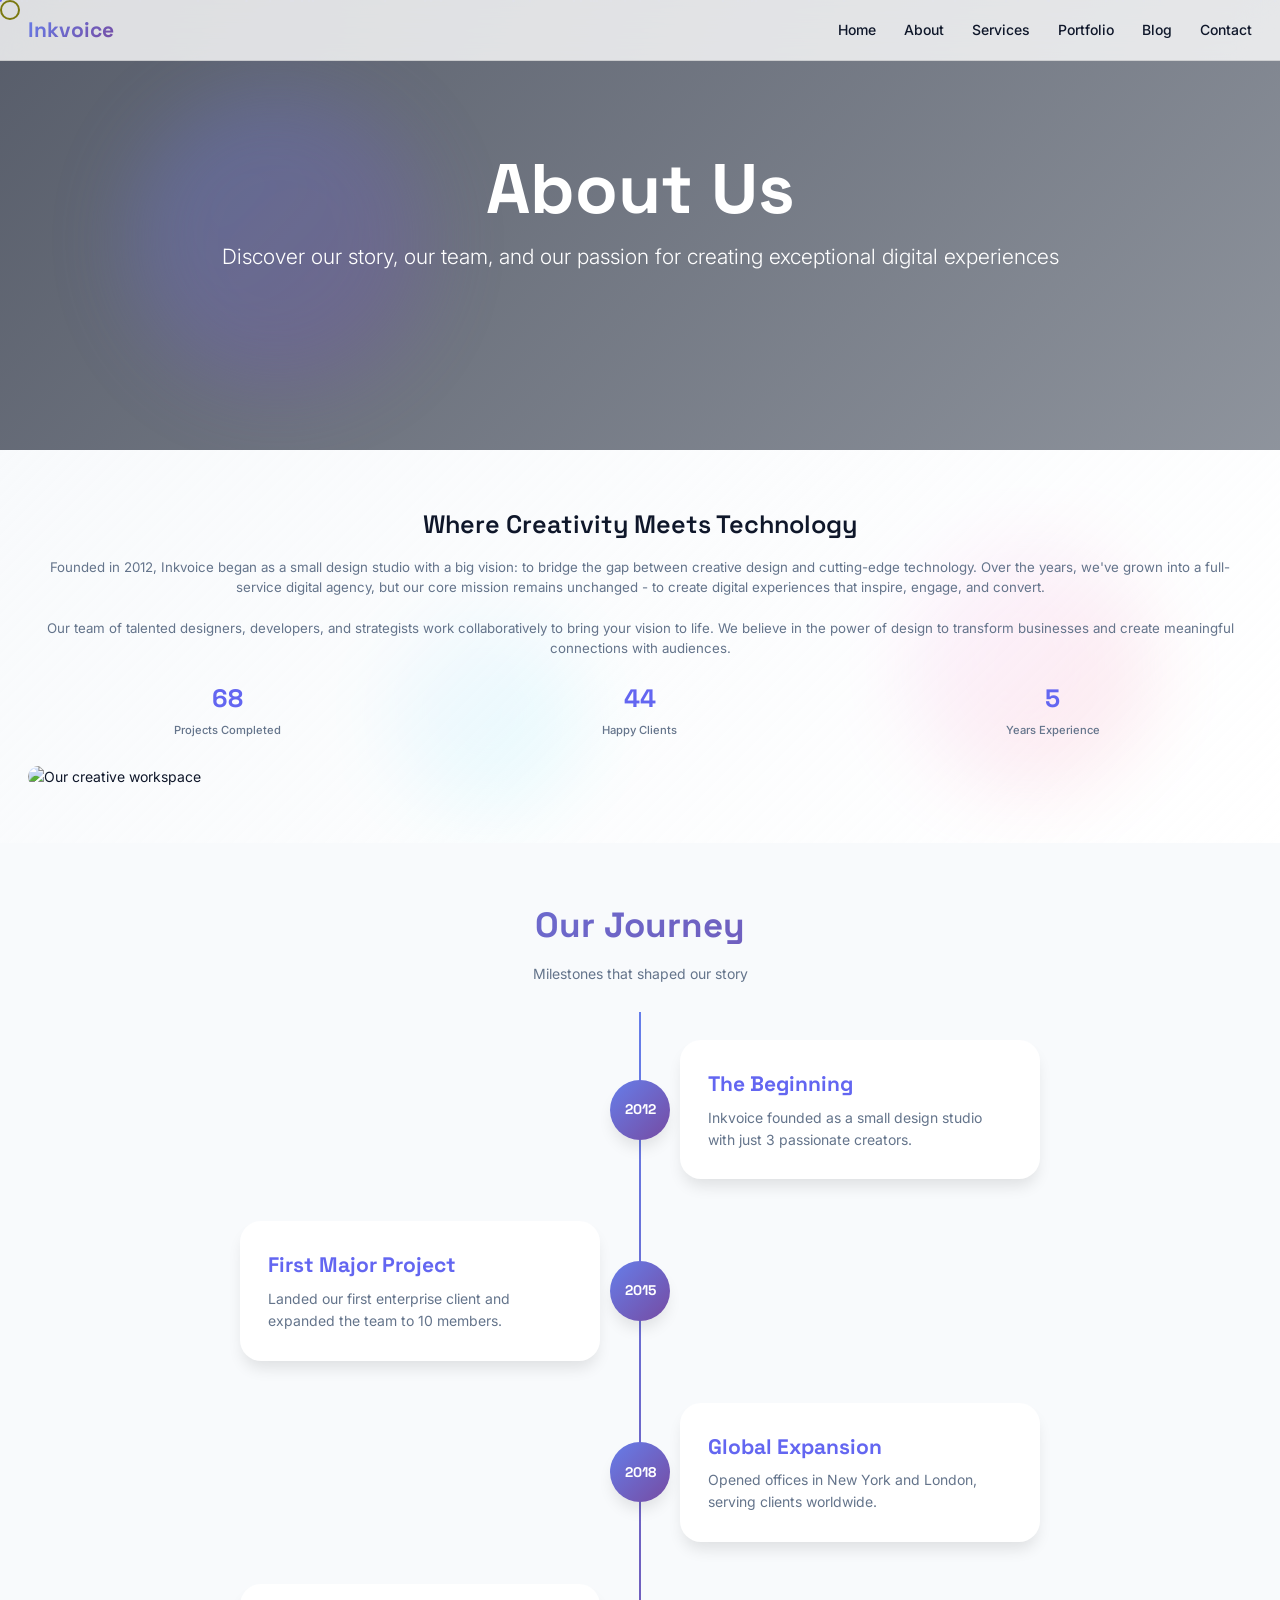
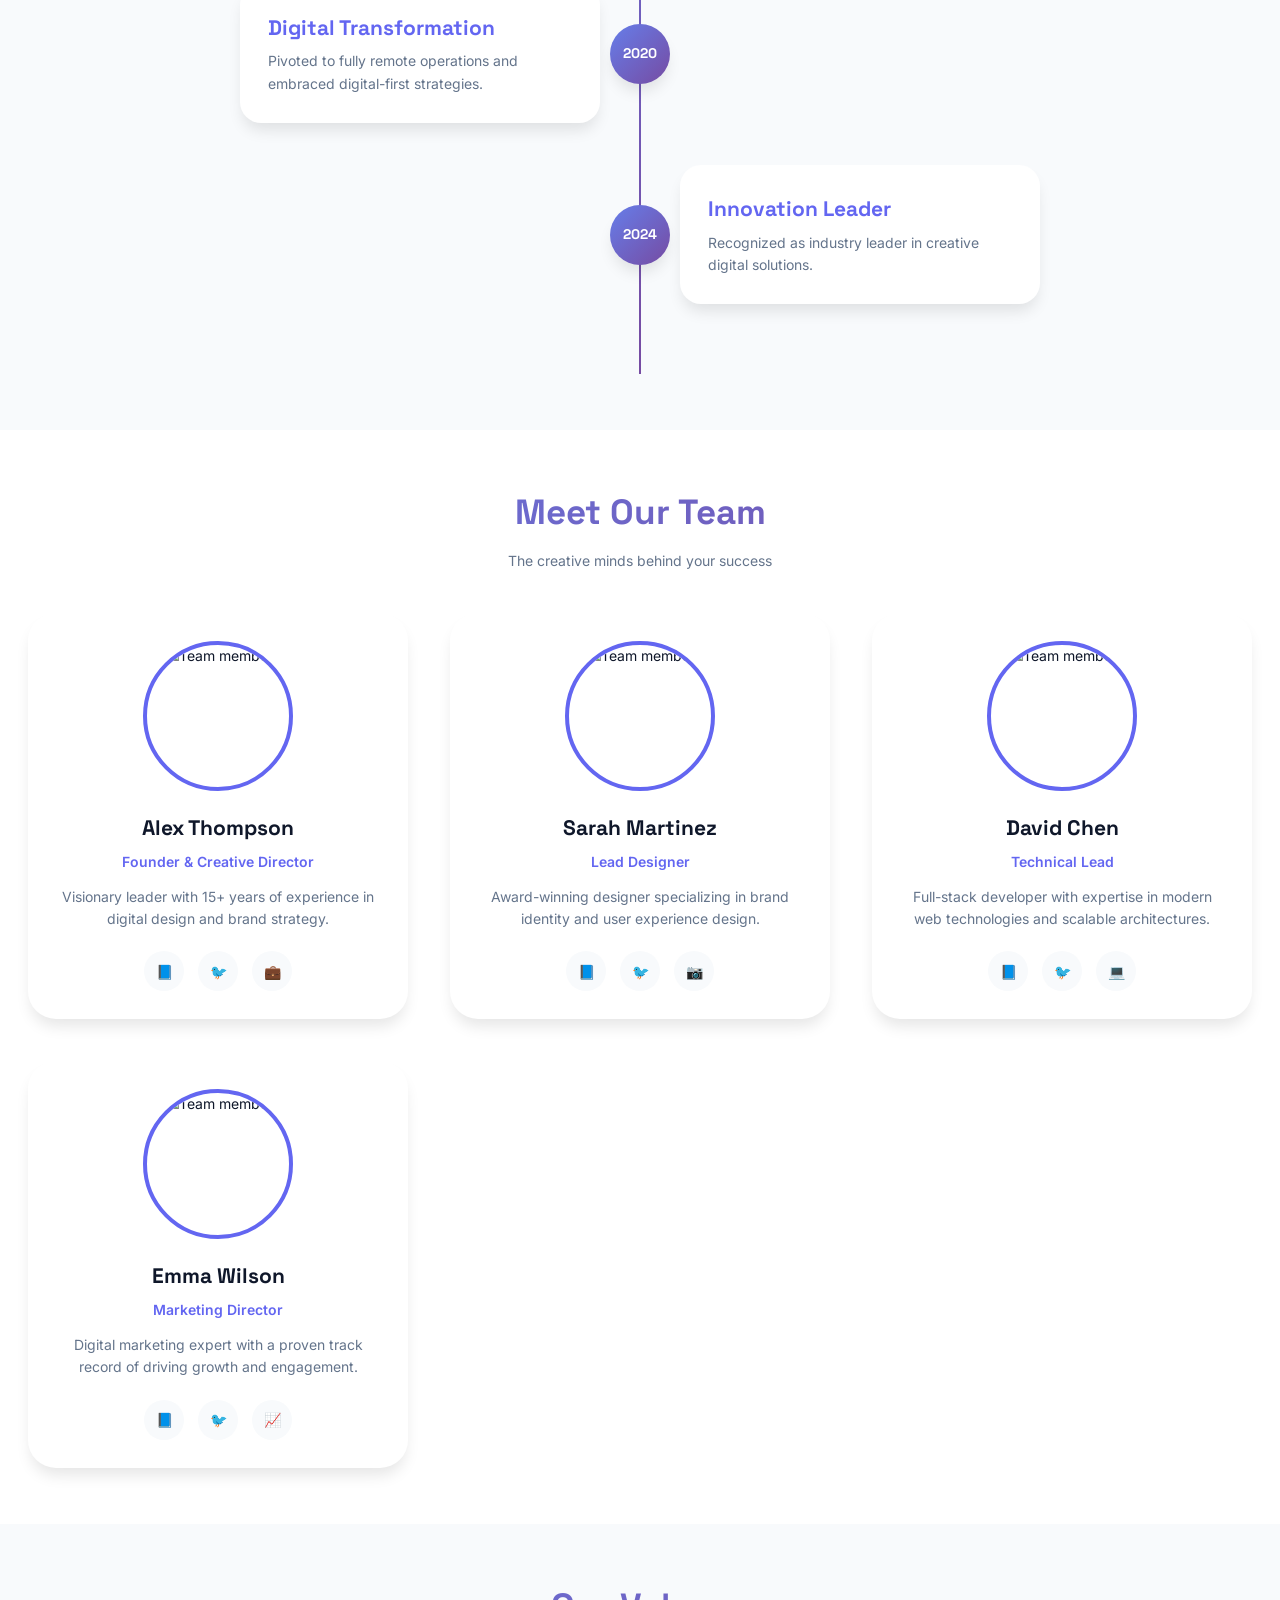
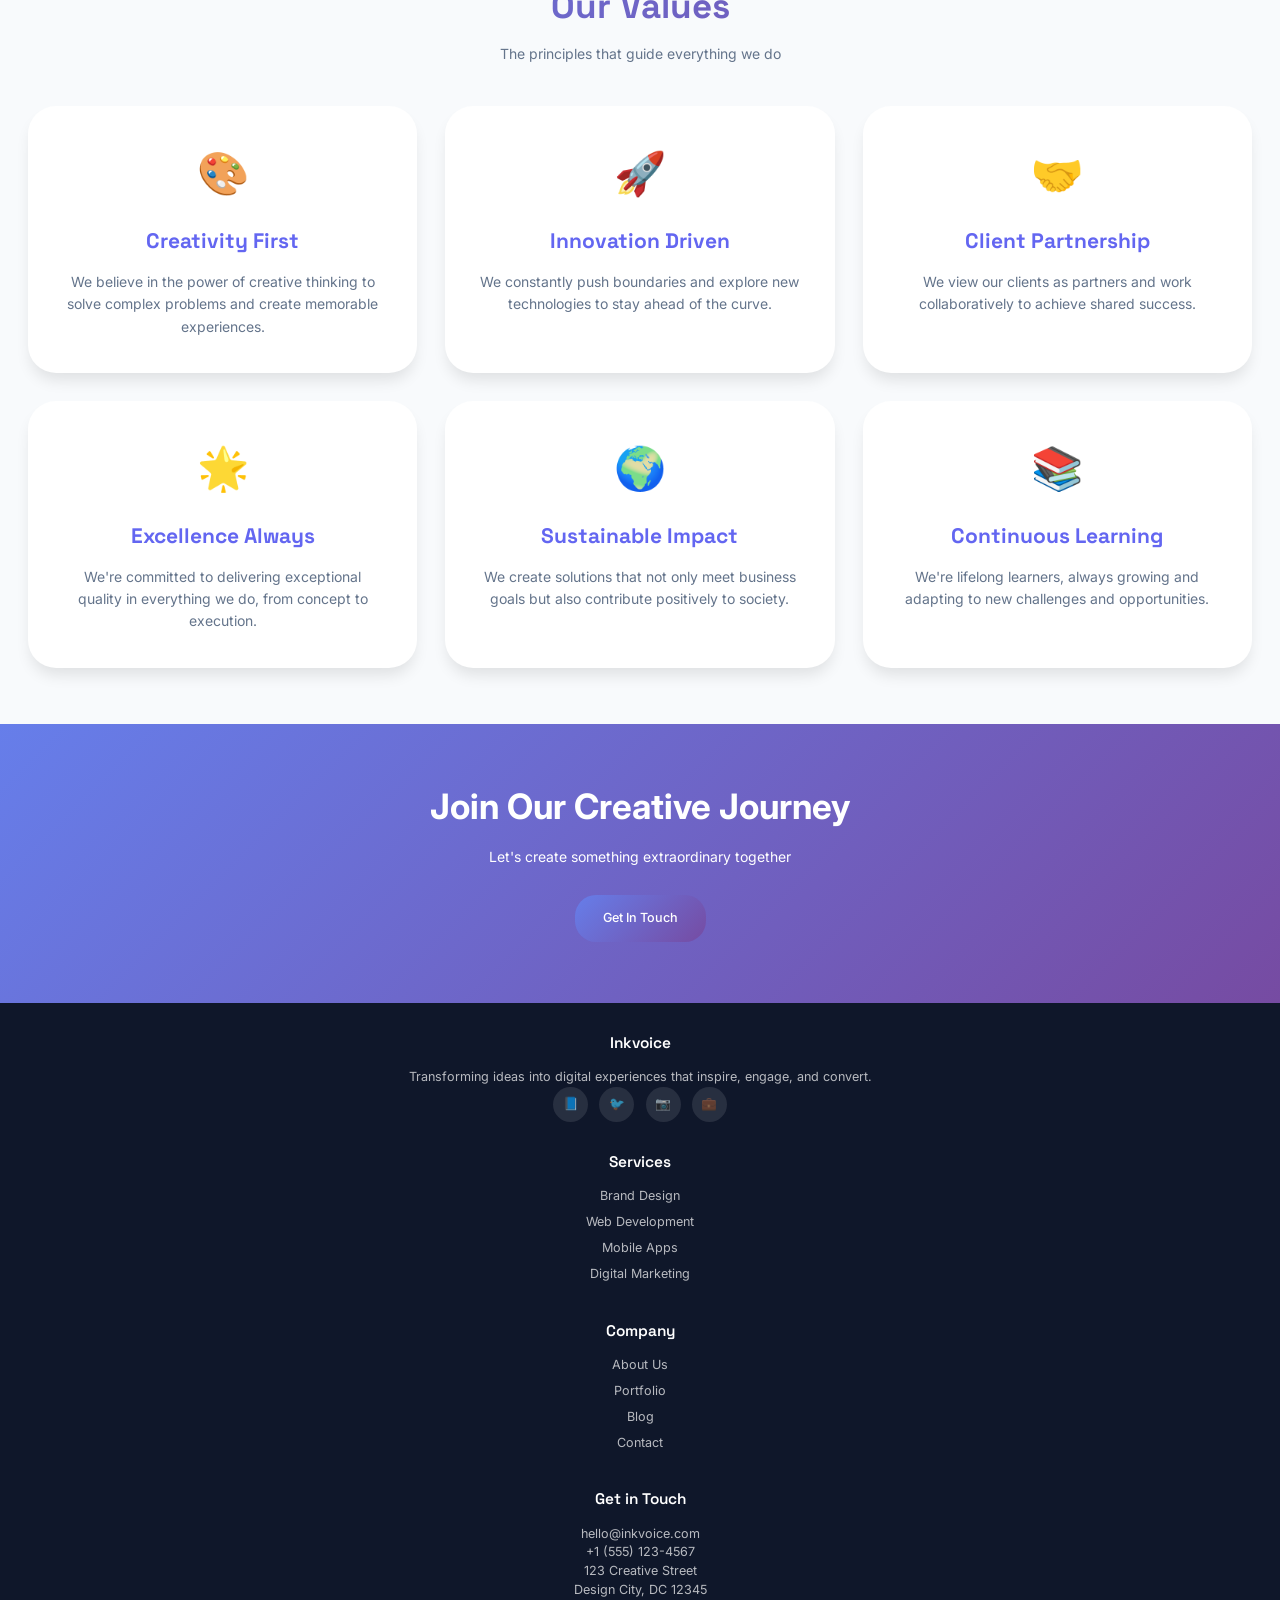
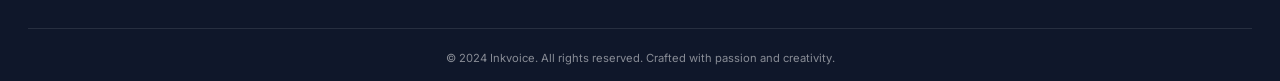
==== about.html @ 77678a5a "done" ====
<!DOCTYPE html>
<html lang="en">
<head>
    <meta charset="UTF-8">
    <meta name="viewport" content="width=device-width, initial-scale=1.0">
    <title>About Us - Inkvoice Creative Agency</title>
    <meta name="description" content="Learn about our story, team, and mission to create exceptional digital experiences">
    
    <!-- Fonts -->
    <link rel="preconnect" href="https://fonts.googleapis.com">
    <link rel="preconnect" href="https://fonts.gstatic.com" crossorigin>
    <link href="https://fonts.googleapis.com/css2?family=Inter:wght@300;400;500;600;700;800&family=Space+Grotesk:wght@300;400;500;600;700;800&family=JetBrains+Mono:wght@400;500;600&display=swap" rel="stylesheet">
    
    <!-- CSS -->
    <link rel="stylesheet" href="css/style.css">
    
    <!-- Favicon -->
    <link rel="icon" type="image/svg+xml" href="data:image/svg+xml,<svg xmlns='http://www.w3.org/2000/svg' viewBox='0 0 100 100'><text y='.9em' font-size='90'>🎨</text></svg>">
</head>
<body>
    <!-- Page Loader -->
    <div class="page-loader">
        <div class="loader-spinner"></div>
    </div>

    <!-- Scroll Progress Bar -->
    <div class="scroll-progress"></div>

    <!-- Custom Cursor -->
    <div class="custom-cursor"></div>
    <div class="custom-cursor-dot"></div>

    <!-- Header -->
    <header class="header">
        <nav class="nav-container">
            <div class="logo"><a href="index.html" style="text-decoration: none; color: inherit;">Inkvoice</a></div>
            
            <ul class="nav-menu">
                <li><a href="index.html" class="nav-link">Home</a></li>
                <li><a href="about.html" class="nav-link">About</a></li>
                <li><a href="services.html" class="nav-link">Services</a></li>
                <li><a href="portfolio.html" class="nav-link">Portfolio</a></li>
                <li><a href="blog.html" class="nav-link">Blog</a></li>
                <li><a href="contact.html" class="nav-link">Contact</a></li>
            </ul>
            
            <button class="mobile-menu-toggle">
                <span></span>
                <span></span>
                <span></span>
            </button>
        </nav>
    </header>

    <!-- Hero Section -->
    <section class="hero" style="height: 50vh; background-image: url('https://images.unsplash.com/photo-1521737604893-d14cc237f11d?ixlib=rb-4.0.3&auto=format&fit=crop&w=1200&q=80'); background-size: cover; background-position: center;">
        <div class="hero-overlay"></div>
        
        <div class="hero-content">
            <h1 class="hero-title" data-split-text>About Us</h1>
            <p class="hero-subtitle">Discover our story, our team, and our passion for creating exceptional digital experiences</p>
        </div>
    </section>

    <!-- Floating 3D Divs -->
    <div class="floating-divs">
        <div class="floating-div"></div>
        <div class="floating-div"></div>
        <div class="floating-div"></div>
    </div>

    <!-- Particle Background -->
    <div class="particles"></div>

    <!-- About Content -->
    <section class="section about">
        <div class="container">
            <div class="about-content">
                <div class="about-image reveal-left">
                    <img src="https://images.unsplash.com/photo-1521737604893-d14cc237f11d?ixlib=rb-4.0.3&auto=format&fit=crop&w=1000&q=80" alt="Our creative workspace">
                </div>
                
                <div class="about-text reveal-right">
                    <h3>Where Creativity Meets Technology</h3>
                    <p>Founded in 2012, Inkvoice began as a small design studio with a big vision: to bridge the gap between creative design and cutting-edge technology. Over the years, we've grown into a full-service digital agency, but our core mission remains unchanged - to create digital experiences that inspire, engage, and convert.</p>
                    
                    <p>Our team of talented designers, developers, and strategists work collaboratively to bring your vision to life. We believe in the power of design to transform businesses and create meaningful connections with audiences.</p>
                    
                    <div class="about-stats">
                        <div class="stat-item">
                            <div class="stat-number" data-target="150">150</div>
                            <div class="stat-label">Projects Completed</div>
                        </div>
                        <div class="stat-item">
                            <div class="stat-number" data-target="98">98</div>
                            <div class="stat-label">Happy Clients</div>
                        </div>
                        <div class="stat-item">
                            <div class="stat-number" data-target="12">12</div>
                            <div class="stat-label">Years Experience</div>
                        </div>
                    </div>
                </div>
            </div>
        </div>
    </section>

    <!-- Timeline Section -->
    <section class="section" style="background: var(--light);">
        <div class="container">
            <h2 class="section-title reveal">Our Journey</h2>
            <p class="section-subtitle reveal">Milestones that shaped our story</p>
            
            <div class="timeline">
                <div class="timeline-item reveal">
                    <div class="timeline-marker">2012</div>
                    <div class="timeline-content">
                        <h3>The Beginning</h3>
                        <p>Inkvoice founded as a small design studio with just 3 passionate creators.</p>
                    </div>
                </div>
                
                <div class="timeline-item reveal">
                    <div class="timeline-marker">2015</div>
                    <div class="timeline-content">
                        <h3>First Major Project</h3>
                        <p>Landed our first enterprise client and expanded the team to 10 members.</p>
                    </div>
                </div>
                
                <div class="timeline-item reveal">
                    <div class="timeline-marker">2018</div>
                    <div class="timeline-content">
                        <h3>Global Expansion</h3>
                        <p>Opened offices in New York and London, serving clients worldwide.</p>
                    </div>
                </div>
                
                <div class="timeline-item reveal">
                    <div class="timeline-marker">2020</div>
                    <div class="timeline-content">
                        <h3>Digital Transformation</h3>
                        <p>Pivoted to fully remote operations and embraced digital-first strategies.</p>
                    </div>
                </div>
                
                <div class="timeline-item reveal">
                    <div class="timeline-marker">2024</div>
                    <div class="timeline-content">
                        <h3>Innovation Leader</h3>
                        <p>Recognized as industry leader in creative digital solutions.</p>
                    </div>
                </div>
            </div>
        </div>
    </section>

    <!-- Team Section -->
    <section class="section">
        <div class="container">
            <h2 class="section-title reveal">Meet Our Team</h2>
            <p class="section-subtitle reveal">The creative minds behind your success</p>
            
            <div class="team-grid">
                <div class="team-member reveal-scale">
                    <div class="member-image">
                        <img src="https://images.unsplash.com/photo-1472099645785-5658abf4ff4e?ixlib=rb-4.0.3&auto=format&fit=crop&w=300&q=80" alt="Team member">
                    </div>
                    <div class="member-info">
                        <h3>Alex Thompson</h3>
                        <p class="member-role">Founder & Creative Director</p>
                        <p class="member-bio">Visionary leader with 15+ years of experience in digital design and brand strategy.</p>
                        <div class="member-social">
                            <a href="#">📘</a>
                            <a href="#">🐦</a>
                            <a href="#">💼</a>
                        </div>
                    </div>
                </div>
                
                <div class="team-member reveal-scale">
                    <div class="member-image">
                        <img src="https://images.unsplash.com/photo-1472099645785-5658abf4ff4e?ixlib=rb-4.0.3&auto=format&fit=crop&w=300&q=80" alt="Team member">
                    </div>
                    <div class="member-info">
                        <h3>Sarah Martinez</h3>
                        <p class="member-role">Lead Designer</p>
                        <p class="member-bio">Award-winning designer specializing in brand identity and user experience design.</p>
                        <div class="member-social">
                            <a href="#">📘</a>
                            <a href="#">🐦</a>
                            <a href="#">📷</a>
                        </div>
                    </div>
                </div>
                
                <div class="team-member reveal-scale">
                    <div class="member-image">
                        <img src="https://images.unsplash.com/photo-1507003211169-0a1dd7228f2d?ixlib=rb-4.0.3&auto=format&fit=crop&w=300&q=80" alt="Team member">
                    </div>
                    <div class="member-info">
                        <h3>David Chen</h3>
                        <p class="member-role">Technical Lead</p>
                        <p class="member-bio">Full-stack developer with expertise in modern web technologies and scalable architectures.</p>
                        <div class="member-social">
                            <a href="#">📘</a>
                            <a href="#">🐦</a>
                            <a href="#">💻</a>
                        </div>
                    </div>
                </div>
                
                <div class="team-member reveal-scale">
                    <div class="member-image">
                        <img src="https://images.unsplash.com/photo-1438761681033-6461ffad8d80?ixlib=rb-4.0.3&auto=format&fit=crop&w=300&q=80" alt="Team member">
                    </div>
                    <div class="member-info">
                        <h3>Emma Wilson</h3>
                        <p class="member-role">Marketing Director</p>
                        <p class="member-bio">Digital marketing expert with a proven track record of driving growth and engagement.</p>
                        <div class="member-social">
                            <a href="#">📘</a>
                            <a href="#">🐦</a>
                            <a href="#">📈</a>
                        </div>
                    </div>
                </div>
            </div>
        </div>
    </section>

    <!-- Values Section -->
    <section class="section" style="background: var(--light);">
        <div class="container">
            <h2 class="section-title reveal">Our Values</h2>
            <p class="section-subtitle reveal">The principles that guide everything we do</p>
            
            <div class="values-grid">
                <div class="value-card reveal">
                    <div class="value-icon">🎨</div>
                    <h3>Creativity First</h3>
                    <p>We believe in the power of creative thinking to solve complex problems and create memorable experiences.</p>
                </div>
                
                <div class="value-card reveal">
                    <div class="value-icon">🚀</div>
                    <h3>Innovation Driven</h3>
                    <p>We constantly push boundaries and explore new technologies to stay ahead of the curve.</p>
                </div>
                
                <div class="value-card reveal">
                    <div class="value-icon">🤝</div>
                    <h3>Client Partnership</h3>
                    <p>We view our clients as partners and work collaboratively to achieve shared success.</p>
                </div>
                
                <div class="value-card reveal">
                    <div class="value-icon">🌟</div>
                    <h3>Excellence Always</h3>
                    <p>We're committed to delivering exceptional quality in everything we do, from concept to execution.</p>
                </div>
                
                <div class="value-card reveal">
                    <div class="value-icon">🌍</div>
                    <h3>Sustainable Impact</h3>
                    <p>We create solutions that not only meet business goals but also contribute positively to society.</p>
                </div>
                
                <div class="value-card reveal">
                    <div class="value-icon">📚</div>
                    <h3>Continuous Learning</h3>
                    <p>We're lifelong learners, always growing and adapting to new challenges and opportunities.</p>
                </div>
            </div>
        </div>
    </section>

    <!-- CTA Section -->
    <section class="cta">
        <div class="container">
            <h2 class="reveal">Join Our Creative Journey</h2>
            <p class="reveal">Let's create something extraordinary together</p>
            <a href="contact.html" class="cta-button reveal">Get In Touch</a>
        </div>
    </section>

    <!-- Footer -->
    <footer class="footer">
        <div class="container">
            <div class="footer-content">
                <div class="footer-section">
                    <h3>Inkvoice</h3>
                    <p>Transforming ideas into digital experiences that inspire, engage, and convert.</p>
                    <div class="social-links">
                        <a href="#" class="social-link">📘</a>
                        <a href="#" class="social-link">🐦</a>
                        <a href="#" class="social-link">📷</a>
                        <a href="#" class="social-link">💼</a>
                    </div>
                </div>
                
                <div class="footer-section">
                    <h3>Services</h3>
                    <ul>
                        <li><a href="services.html">Brand Design</a></li>
                        <li><a href="services.html">Web Development</a></li>
                        <li><a href="services.html">Mobile Apps</a></li>
                        <li><a href="services.html">Digital Marketing</a></li>
                    </ul>
                </div>
                
                <div class="footer-section">
                    <h3>Company</h3>
                    <ul>
                        <li><a href="about.html">About Us</a></li>
                        <li><a href="portfolio.html">Portfolio</a></li>
                        <li><a href="blog.html">Blog</a></li>
                        <li><a href="contact.html">Contact</a></li>
                    </ul>
                </div>
                
                <div class="footer-section">
                    <h3>Get in Touch</h3>
                    <p>hello@inkvoice.com</p>
                    <p>+1 (555) 123-4567</p>
                    <p>123 Creative Street<br>Design City, DC 12345</p>
                </div>
            </div>
            
            <div class="footer-bottom">
                <p>&copy; 2024 Inkvoice. All rights reserved. Crafted with passion and creativity.</p>
            </div>
        </div>
    </footer>

    <!-- Back to Top Button -->
    <a href="#" class="back-to-top">↑</a>

    <!-- JavaScript -->
    <script src="js/main.js"></script>
</body>
</html>
---- css/style.css ----
/* ===================================
   INKVOICE INSPIRED STATIC WEBSITE
   Modern Creative Agency + Magazine Theme
   =================================== */

/* CSS Variables */
:root {
  /* Colors */
  --primary: #6366f1;
  --primary-dark: #4f46e5;
  --secondary: #ec4899;
  --accent: #14b8a6;
  --dark: #0f172a;
  --dark-light: #1e293b;
  --gray: #64748b;
  --light: #f8fafc;
  --white: #ffffff;
  
  /* Gradients */
  --gradient-primary: linear-gradient(135deg, #667eea 0%, #764ba2 100%);
  --gradient-secondary: linear-gradient(135deg, #f093fb 0%, #f5576c 100%);
  --gradient-accent: linear-gradient(135deg, #4facfe 0%, #00f2fe 100%);
  --gradient-dark: linear-gradient(135deg, #0f172a 0%, #1e293b 100%);
  
  /* Typography */
  --font-primary: 'Inter', -apple-system, BlinkMacSystemFont, sans-serif;
  --font-display: 'Space Grotesk', -apple-system, BlinkMacSystemFont, sans-serif;
  --font-mono: 'JetBrains Mono', monospace;
  
  /* Spacing */
  --spacing-xs: 0.5rem;
  --spacing-sm: 1rem;
  --spacing-md: 2rem;
  --spacing-lg: 4rem;
  --spacing-xl: 8rem;
  
  /* Border Radius */
  --radius-sm: 0.375rem;
  --radius-md: 0.75rem;
  --radius-lg: 1.5rem;
  --radius-xl: 2rem;
  
  /* Shadows */
  --shadow-sm: 0 1px 2px 0 rgb(0 0 0 / 0.05);
  --shadow-md: 0 4px 6px -1px rgb(0 0 0 / 0.1);
  --shadow-lg: 0 10px 15px -3px rgb(0 0 0 / 0.1);
  --shadow-xl: 0 20px 25px -5px rgb(0 0 0 / 0.1);
  --shadow-2xl: 0 25px 50px -12px rgb(0 0 0 / 0.25);
  
  /* Transitions */
  --transition-fast: 150ms ease;
  --transition-normal: 300ms ease;
  --transition-slow: 500ms ease;
  
  /* Z-index */
  --z-dropdown: 1000;
  --z-sticky: 1020;
  --z-fixed: 1030;
  --z-modal-backdrop: 1040;
  --z-modal: 1050;
  --z-popover: 1060;
  --z-tooltip: 1070;
  --z-cursor: 9999;
}

/* Reset & Base */
*,
*::before,
*::after {
  box-sizing: border-box;
  margin: 0;
  padding: 0;
}

/* Typography Base - Smaller and Slimmer */
html {
  scroll-behavior: smooth;
  font-size: 14px; /* Reduced from 16px */
}

body {
  font-family: var(--font-primary);
  line-height: 1.5; /* Reduced from 1.6 */
  color: var(--dark);
  background: var(--white);
  overflow-x: hidden;
  cursor: none;
  font-weight: 400; /* Lighter weight */
}

/* Custom Cursor */
.custom-cursor {
  width: 20px;
  height: 20px;
  border: 2px solid var(--primary);
  border-radius: 50%;
  position: fixed;
  pointer-events: none;
  z-index: var(--z-cursor);
  transition: transform 0.1s ease;
  mix-blend-mode: difference;
}

.custom-cursor-dot {
  width: 4px;
  height: 4px;
  background: var(--primary);
  border-radius: 50%;
  position: fixed;
  pointer-events: none;
  z-index: var(--z-cursor);
  transform: translate(-50%, -50%);
}

.custom-cursor.hover {
  transform: scale(2);
  background: rgba(99, 102, 241, 0.1);
}

.custom-cursor.magnetic {
  transform: scale(1.5);
}

/* Page Loader */
.page-loader {
  position: fixed;
  top: 0;
  left: 0;
  width: 100%;
  height: 100%;
  background: var(--dark);
  display: flex;
  align-items: center;
  justify-content: center;
  z-index: var(--z-modal);
  transition: opacity 0.5s ease, visibility 0.5s ease;
}

.page-loader.hidden {
  opacity: 0;
  visibility: hidden;
}

.loader-spinner {
  width: 50px;
  height: 50px;
  border: 3px solid rgba(255, 255, 255, 0.1);
  border-top-color: var(--primary);
  border-radius: 50%;
  animation: spin 1s linear infinite;
}

@keyframes spin {
  to { transform: rotate(360deg); }
}

/* Scroll Progress Bar */
.scroll-progress {
  position: fixed;
  top: 0;
  left: 0;
  height: 3px;
  background: var(--gradient-primary);
  z-index: var(--z-fixed);
  transition: width 0.1s ease;
}

/* Header */
.header {
  position: fixed;
  top: 0;
  left: 0;
  right: 0;
  z-index: var(--z-sticky);
  background: rgba(255, 255, 255, 0.8);
  backdrop-filter: blur(20px);
  border-bottom: 1px solid rgba(0, 0, 0, 0.1);
  transition: transform 0.3s ease;
}

.header.hidden {
  transform: translateY(-100%);
}

.nav-container {
  max-width: 1400px;
  margin: 0 auto;
  padding: 1rem 2rem;
  display: flex;
  align-items: center;
  justify-content: space-between;
}

.logo {
  font-size: 1.5rem;
  font-weight: 700;
  font-family: var(--font-display);
  background: var(--gradient-primary);
  -webkit-background-clip: text;
  -webkit-text-fill-color: transparent;
  background-clip: text;
}

.nav-menu {
  display: flex;
  list-style: none;
  gap: 2rem;
}

.nav-link {
  text-decoration: none;
  color: var(--dark);
  font-weight: 500;
  position: relative;
  transition: color var(--transition-normal);
}

.nav-link::after {
  content: '';
  position: absolute;
  bottom: -5px;
  left: 0;
  width: 0;
  height: 2px;
  background: var(--gradient-primary);
  transition: width var(--transition-normal);
}

.nav-link:hover {
  color: var(--primary);
}

.nav-link:hover::after {
  width: 100%;
}

/* Mobile Menu */
.mobile-menu-toggle {
  display: none;
  flex-direction: column;
  gap: 4px;
  background: none;
  border: none;
  cursor: none;
}

.mobile-menu-toggle span {
  width: 25px;
  height: 2px;
  background: var(--dark);
  transition: transform var(--transition-normal);
}

.mobile-menu-toggle.active span:nth-child(1) {
  transform: rotate(45deg) translate(5px, 5px);
}

.mobile-menu-toggle.active span:nth-child(2) {
  opacity: 0;
}

.mobile-menu-toggle.active span:nth-child(3) {
  transform: rotate(-45deg) translate(7px, -6px);
}

/* Hero Section */
.hero {
  position: relative;
  height: 100vh;
  display: flex;
  align-items: center;
  justify-content: center;
  overflow: hidden;
}

.hero-video {
  position: absolute;
  top: 0;
  left: 0;
  width: 100%;
  height: 100%;
  object-fit: cover;
  z-index: -2;
}

.hero-overlay {
  position: absolute;
  top: 0;
  left: 0;
  width: 100%;
  height: 100%;
  background: linear-gradient(
    135deg,
    rgba(15, 23, 42, 0.7) 0%,
    rgba(30, 41, 59, 0.5) 100%
  );
  z-index: -1;
}

.hero-content {
  text-align: center;
  color: var(--white);
  z-index: 1;
  padding: 2rem 1rem; /* Added horizontal padding for mobile */
  max-width: 90%; /* Prevent overflow on small screens */
}

.hero-title {
  font-size: clamp(2rem, 6vw, 5rem); /* Reduced minimum size */
  font-weight: 700; /* Reduced from 800 */
  font-family: var(--font-display);
  margin-bottom: 1rem; /* Reduced from 1.5rem */
  line-height: 1.1;
  opacity: 0;
  transform: translateY(50px);
  animation: fadeInUp 1s ease forwards;
}

.hero-subtitle {
  font-size: clamp(1rem, 2.5vw, 1.5rem); /* Reduced sizes */
  font-weight: 300;
  margin-bottom: 2rem; /* Reduced from 3rem */
  opacity: 0;
  transform: translateY(30px);
  animation: fadeInUp 1s ease 0.2s forwards;
}

.cta-button {
  display: inline-block;
  padding: 1rem 2rem; /* Reduced padding */
  background: var(--gradient-primary);
  color: var(--white);
  text-decoration: none;
  border-radius: var(--radius-lg);
  font-weight: 500; /* Reduced from 600 */
  font-size: 0.9rem; /* Reduced from 1.1rem */
  position: relative;
  overflow: hidden;
  opacity: 0;
  transform: translateY(30px);
  animation: fadeInUp 1s ease 0.4s forwards;
  transition: transform var(--transition-normal), box-shadow var(--transition-normal);
}

.cta-button:hover {
  transform: translateY(-2px);
  box-shadow: var(--shadow-2xl);
}

.cta-button::before {
  content: '';
  position: absolute;
  top: 0;
  left: -100%;
  width: 100%;
  height: 100%;
  background: linear-gradient(
    90deg,
    transparent,
    rgba(255, 255, 255, 0.2),
    transparent
  );
  transition: left 0.5s ease;
}

.cta-button:hover::before {
  left: 100%;
}

@keyframes fadeInUp {
  to {
    opacity: 1;
    transform: translateY(0);
  }
}

/* Floating 3D Divs */
.floating-divs {
  position: fixed;
  top: 0;
  left: 0;
  width: 100%;
  height: 100%;
  pointer-events: none;
  z-index: 0;
}

.floating-div {
  position: absolute;
  border-radius: 50%;
  filter: blur(40px);
  opacity: 0.3;
  animation: float 20s infinite ease-in-out;
}

.floating-div:nth-child(1) {
  width: 300px;
  height: 300px;
  background: var(--gradient-primary);
  top: 10%;
  left: 10%;
  animation-delay: 0s;
}

.floating-div:nth-child(2) {
  width: 250px;
  height: 250px;
  background: var(--gradient-secondary);
  top: 60%;
  right: 10%;
  animation-delay: 3s;
}

.floating-div:nth-child(3) {
  width: 200px;
  height: 200px;
  background: var(--gradient-accent);
  bottom: 10%;
  left: 30%;
  animation-delay: 6s;
}

@keyframes float {
  0%, 100% {
    transform: translate(0, 0) rotate(0deg) scale(1);
  }
  25% {
    transform: translate(30px, -30px) rotate(90deg) scale(1.1);
  }
  50% {
    transform: translate(-20px, 20px) rotate(180deg) scale(0.9);
  }
  75% {
    transform: translate(-30px, -10px) rotate(270deg) scale(1.05);
  }
}

/* Section Base Styles */
.section {
  padding: var(--spacing-lg) 1rem; /* Reduced padding, added horizontal padding */
  position: relative;
  overflow: hidden;
}

.container {
  max-width: 1400px;
  margin: 0 auto;
  padding: 0 1rem; /* Added padding for mobile */
}

.section-title {
  font-size: clamp(1.5rem, 4vw, 2.5rem); /* Reduced sizes */
  font-weight: 700; /* Reduced from 800 */
  text-align: center;
  margin-bottom: 0.8rem; /* Reduced from 1rem */
  font-family: var(--font-display);
  background: var(--gradient-primary);
  -webkit-background-clip: text;
  -webkit-text-fill-color: transparent;
  background-clip: text;
}

.section-subtitle {
  text-align: center;
  font-size: 1rem; /* Reduced from 1.2rem */
  color: var(--gray);
  margin-bottom: var(--spacing-md); /* Reduced from var(--spacing-lg) */
  max-width: 600px;
  margin-left: auto;
  margin-right: auto;
  line-height: 1.5; /* Reduced from 1.8 */
}

/* About Section */
.about {
  background: linear-gradient(
    135deg,
    var(--light) 0%,
    rgba(255, 255, 255, 0.5) 100%
  );
}

.about-content {
  display: grid;
  grid-template-columns: 1fr;
  gap: var(--spacing-md);
  align-items: center;
}

.about-image {
  position: relative;
  border-radius: var(--radius-xl);
  overflow: hidden;
  box-shadow: var(--shadow-2xl);
  transform: perspective(1000px) rotateY(-5deg);
  transition: transform var(--transition-slow);
  order: 2; /* Move image below text on mobile */
}

.about-image:hover {
  transform: perspective(1000px) rotateY(0deg);
}

.about-image img {
  width: 100%;
  height: auto;
  display: block;
}

.about-text {
  order: 1; /* Move text above image on mobile */
}

.about-text h3 {
  font-size: 1.8rem; /* Reduced from 2.5rem */
  font-weight: 600; /* Reduced from 700 */
  margin-bottom: 1rem; /* Reduced from 1.5rem */
  font-family: var(--font-display);
  text-align: center; /* Center text on mobile */
}

.about-text p {
  font-size: 0.95rem; /* Reduced from 1.1rem */
  line-height: 1.5; /* Reduced from 1.8 */
  color: var(--gray);
  margin-bottom: 1.5rem; /* Reduced from 2rem */
  text-align: center; /* Center text on mobile */
}

.about-stats {
  display: grid;
  grid-template-columns: repeat(3, 1fr);
  gap: 1rem; /* Reduced gap */
  text-align: center;
}

.stat-item {
  text-align: center;
}

.stat-number {
  font-size: 1.8rem; /* Reduced from 2.5rem */
  font-weight: 700; /* Reduced from 800 */
  color: var(--primary);
  font-family: var(--font-display);
  margin-bottom: 0.3rem; /* Reduced from 0.5rem */
}

.stat-label {
  color: var(--gray);
  font-weight: 500;
  font-size: 0.8rem; /* Reduced size */
}

/* Services Section */
.services {
  background: var(--white);
}

.services-grid {
  display: grid;
  grid-template-columns: 1fr; /* Single column on mobile */
  gap: 1.5rem; /* Reduced gap */
}

.service-card {
  background: var(--white);
  border-radius: var(--radius-xl);
  padding: 1.5rem; /* Reduced padding */
  box-shadow: var(--shadow-lg);
  transition: transform var(--transition-normal), box-shadow var(--transition-normal);
  position: relative;
  overflow: hidden;
  text-align: center; /* Center content on mobile */
}

.service-card::before {
  content: '';
  position: absolute;
  top: 0;
  left: 0;
  width: 100%;
  height: 100%;
  background: var(--gradient-primary);
  opacity: 0;
  transition: opacity var(--transition-normal);
  z-index: -1;
}

.service-card:hover {
  transform: translateY(-5px); /* Reduced from -10px */
  box-shadow: var(--shadow-2xl);
}

.service-card:hover::before {
  opacity: 0.05;
}

.service-icon {
  width: 50px; /* Reduced from 60px */
  height: 50px; /* Reduced from 60px */
  background: var(--gradient-primary);
  border-radius: var(--radius-lg);
  display: flex;
  align-items: center;
  justify-content: center;
  margin: 0 auto 1rem; /* Center and reduce margin */
  font-size: 1.2rem; /* Reduced from 1.5rem */
  color: var(--white);
}

.service-title {
  font-size: 1.2rem; /* Reduced from 1.5rem */
  font-weight: 600; /* Reduced from 700 */
  margin-bottom: 0.8rem; /* Reduced from 1rem */
  font-family: var(--font-display);
}

.service-description {
  color: var(--gray);
  line-height: 1.5; /* Reduced from 1.6 */
  font-size: 0.9rem; /* Reduced size */
}

/* Portfolio Section */
.portfolio {
  background: var(--light);
}

.portfolio-grid {
  display: grid;
  grid-template-columns: repeat(auto-fit, minmax(350px, 1fr)); /* Smaller items for desktop */
  gap: 1.5rem; /* Reduced gap */
  max-width: 1200px; /* Contain the grid */
  margin: 0 auto; /* Center the grid */
}

.portfolio-item {
  position: relative;
  border-radius: var(--radius-xl);
  overflow: hidden;
  box-shadow: var(--shadow-lg);
  transition: transform var(--transition-normal);
  cursor: none;
}

.portfolio-item:hover {
  transform: scale(1.02); /* Reduced from 1.05 */
}

.portfolio-image {
  width: 100%;
  height: 250px; /* Reduced from 300px */
  object-fit: cover;
  transition: transform var(--transition-slow);
}

.portfolio-item:hover .portfolio-image {
  transform: scale(1.05);
}

.portfolio-overlay {
  position: absolute;
  top: 0;
  left: 0;
  width: 100%;
  height: 100%;
  background: linear-gradient(
    to bottom,
    transparent 0%,
    rgba(15, 23, 42, 0.9) 100%
  );
  display: flex;
  flex-direction: column;
  justify-content: flex-end;
  padding: 1.5rem; /* Reduced padding */
  opacity: 0;
  transition: opacity var(--transition-normal);
}

.portfolio-item:hover .portfolio-overlay {
  opacity: 1;
}

.portfolio-title {
  color: var(--white);
  font-size: 1.2rem; /* Reduced from 1.5rem */
  font-weight: 600; /* Reduced from 700 */
  margin-bottom: 0.5rem;
  font-family: var(--font-display);
}

.portfolio-category {
  color: rgba(255, 255, 255, 0.7);
  font-size: 0.8rem; /* Reduced size */
}

/* Blog Section */
.blog {
  background: var(--white);
}

.blog-grid {
  display: grid;
  grid-template-columns: 1fr; /* Single column on mobile */
  gap: 1.5rem; /* Reduced gap */
}

.blog-card {
  background: var(--white);
  border-radius: var(--radius-xl);
  overflow: hidden;
  box-shadow: var(--shadow-lg);
  transition: transform var(--transition-normal), box-shadow var(--transition-normal);
}

.blog-card:hover {
  transform: translateY(-3px); /* Reduced from -5px */
  box-shadow: var(--shadow-2xl);
}

.blog-image {
  width: 100%;
  height: 200px; /* Reduced from 250px */
  object-fit: cover;
}

.blog-content {
  padding: 1.5rem; /* Reduced padding */
}

.blog-category {
  display: inline-block;
  padding: 0.3rem 0.8rem; /* Reduced padding */
  background: var(--gradient-primary);
  color: var(--white);
  border-radius: var(--radius-sm);
  font-size: 0.7rem; /* Reduced from 0.8rem */
  font-weight: 600;
  margin-bottom: 1rem;
}

.blog-title {
  font-size: 1.2rem; /* Reduced from 1.5rem */
  font-weight: 600; /* Reduced from 700 */
  margin-bottom: 1rem;
  font-family: var(--font-display);
  color: var(--dark);
  text-decoration: none;
  display: block;
  transition: color var(--transition-normal);
  line-height: 1.3; /* Reduced line height */
}

.blog-title:hover {
  color: var(--primary);
}

.blog-excerpt {
  color: var(--gray);
  line-height: 1.5; /* Reduced from 1.6 */
  margin-bottom: 1rem; /* Reduced from 1.5rem */
  font-size: 0.85rem; /* Reduced size */
}

.blog-meta {
  display: flex;
  justify-content: space-between;
  font-size: 0.8rem; /* Reduced from 0.9rem */
  color: var(--gray);
}

/* Testimonials Section */
.testimonials {
  background: var(--gradient-dark);
  color: var(--white);
}

.testimonials-slider {
  max-width: 100%; /* Full width on mobile */
  margin: 0 auto;
  text-align: center;
  padding: 0 1rem; /* Added padding */
}

.testimonial {
  padding: 2rem 1rem; /* Reduced and added horizontal padding */
}

.testimonial-text {
  font-size: 1.1rem; /* Reduced from 1.5rem */
  line-height: 1.5; /* Reduced from 1.8 */
  font-style: italic;
  margin-bottom: 1.5rem; /* Reduced from 2rem */
  font-family: var(--font-display);
}

.testimonial-author {
  display: flex;
  align-items: center;
  justify-content: center;
  gap: 1rem;
  flex-direction: column; /* Stack vertically on mobile */
  text-align: center;
}

.author-avatar {
  width: 50px; /* Reduced from 60px */
  height: 50px; /* Reduced from 60px */
  border-radius: 50%;
  object-fit: cover;
}

.author-info h4 {
  font-size: 1rem; /* Reduced from 1.2rem */
  font-weight: 600; /* Reduced from 700 */
  margin-bottom: 0.3rem; /* Reduced from 0.3rem */
}

.author-info p {
  color: rgba(255, 255, 255, 0.7);
  font-size: 0.8rem; /* Reduced size */
}

/* CTA Section */
.cta {
  background: var(--gradient-primary);
  color: var(--white);
  text-align: center;
  padding: var(--spacing-lg) 1rem; /* Reduced padding */
}

.cta h2 {
  font-size: clamp(1.5rem, 4vw, 2.5rem); /* Reduced sizes */
  font-weight: 700; /* Reduced from 800 */
  margin-bottom: 1rem; /* Reduced from 1.5rem */
}

.cta p {
  font-size: 1rem; /* Reduced from 1.2rem */
  margin-bottom: 2rem; /* Reduced from 3rem */
  max-width: 100%; /* Full width on mobile */
  padding: 0 1rem;
  opacity: 0.9;
}

/* Footer */
.footer {
  background: var(--dark);
  color: var(--white);
  padding: var(--spacing-md) 1rem 1rem; /* Reduced padding */
}

.footer-content {
  display: grid;
  grid-template-columns: 1fr; /* Single column on mobile */
  gap: 2rem; /* Reduced gap */
  margin-bottom: 2rem; /* Reduced from 3rem */
  text-align: center; /* Center content on mobile */
}

.footer-section h3 {
  font-size: 1.1rem; /* Reduced from 1.3rem */
  font-weight: 600; /* Reduced from 700 */
  margin-bottom: 1rem; /* Reduced from 1.5rem */
  font-family: var(--font-display);
}

.footer-section p,
.footer-section ul {
  color: rgba(255, 255, 255, 0.7);
  line-height: 1.5; /* Reduced from 1.8 */
  font-size: 0.9rem; /* Reduced size */
}

.footer-section ul {
  list-style: none;
  padding: 0;
}

.footer-section ul li {
  margin-bottom: 0.5rem; /* Reduced from 0.8rem */
}

.footer-section a {
  color: rgba(255, 255, 255, 0.7);
  text-decoration: none;
  transition: color var(--transition-normal);
  font-size: 0.9rem; /* Reduced size */
}

.footer-section a:hover {
  color: var(--primary);
}

.social-links {
  display: flex;
  justify-content: center; /* Center on mobile */
  gap: 0.8rem; /* Reduced gap */
}

.social-link {
  width: 35px; /* Reduced from 40px */
  height: 35px; /* Reduced from 40px */
  background: rgba(255, 255, 255, 0.1);
  border-radius: 50%;
  display: flex;
  align-items: center;
  justify-content: center;
  color: var(--white);
  text-decoration: none;
  transition: background var(--transition-normal), transform var(--transition-normal);
  font-size: 0.9rem; /* Reduced size */
}

.social-link:hover {
  background: var(--primary);
  transform: translateY(-2px);
}

.footer-bottom {
  text-align: center;
  padding-top: 1.5rem; /* Reduced from 2rem */
  border-top: 1px solid rgba(255, 255, 255, 0.1);
  color: rgba(255, 255, 255, 0.5);
  font-size: 0.8rem; /* Reduced size */
}

/* Back to Top Button */
.back-to-top {
  position: fixed;
  bottom: 1rem; /* Reduced from 2rem */
  right: 1rem; /* Reduced from 2rem */
  width: 40px; /* Reduced from 50px */
  height: 40px; /* Reduced from 50px */
  background: var(--gradient-primary);
  border-radius: 50%;
  display: flex;
  align-items: center;
  justify-content: center;
  color: var(--white);
  text-decoration: none;
  opacity: 0;
  visibility: hidden;
  transition: opacity var(--transition-normal), visibility var(--transition-normal), transform var(--transition-normal);
  z-index: var(--z-fixed);
  font-size: 0.8rem; /* Reduced size */
}

.back-to-top.visible {
  opacity: 1;
  visibility: visible;
}

.back-to-top:hover {
  transform: translateY(-3px);
}

/* Responsive Design */
@media (max-width: 768px) {
  /* Base adjustments */
  html {
    font-size: 12px; /* Even smaller base font for mobile */
  }
  
  body {
    font-weight: 300; /* Lighter weight for mobile */
  }
  
  /* Header adjustments */
  .nav-container {
    padding: 1rem; /* Reduced padding */
  }
  
  .logo {
    font-size: 1.2rem; /* Reduced logo size */
  }
  
  .nav-menu {
    position: fixed;
    top: 0;
    right: -100%;
    width: 80%;
    height: 100vh;
    background: var(--white);
    flex-direction: column;
    align-items: center;
    justify-content: center;
    transition: right var(--transition-normal);
    box-shadow: -5px 0 15px rgba(0, 0, 0, 0.1);
  }

  .nav-menu.active {
    right: 0;
  }

  .mobile-menu-toggle {
    display: flex;
  }

  /* Hero adjustments */
  .hero-title {
    font-size: clamp(1.5rem, 5vw, 2.5rem); /* Smaller for mobile */
    line-height: 1.2;
  }

  .hero-subtitle {
    font-size: clamp(0.9rem, 2vw, 1.2rem); /* Smaller for mobile */
  }

  .cta-button {
    padding: 0.8rem 1.5rem; /* Smaller padding */
    font-size: 0.8rem; /* Smaller text */
  }

  /* Section adjustments */
  .section {
    padding: var(--spacing-md) 1rem; /* Reduced padding */
  }

  .section-title {
    font-size: clamp(1.2rem, 3vw, 1.8rem); /* Smaller titles */
    margin-bottom: 0.6rem;
  }

  .section-subtitle {
    font-size: 0.9rem; /* Smaller subtitle */
    margin-bottom: var(--spacing-sm);
  }

  /* About section mobile */
  .about-content {
    grid-template-columns: 1fr;
    gap: var(--spacing-sm);
    text-align: center;
  }

  .about-text h3 {
    font-size: 1.5rem; /* Smaller heading */
    text-align: center;
  }

  .about-text p {
    font-size: 0.9rem; /* Smaller text */
    text-align: center;
  }

  .about-stats {
    grid-template-columns: 1fr; /* Single column */
    gap: 0.8rem;
  }

  .stat-number {
    font-size: 1.5rem; /* Smaller numbers */
  }

  .stat-label {
    font-size: 0.7rem; /* Smaller labels */
  }

  /* Services mobile */
  .services-grid {
    grid-template-columns: 1fr; /* Single column */
    gap: 1rem;
  }

  .service-card {
    padding: 1.2rem; /* Smaller padding */
  }

  .service-icon {
    width: 40px; /* Smaller icon */
    height: 40px;
    font-size: 1rem;
  }

  .service-title {
    font-size: 1.1rem; /* Smaller title */
  }

  .service-description {
    font-size: 0.85rem; /* Smaller text */
  }

  /* Portfolio mobile */
  .portfolio-grid {
    grid-template-columns: 1fr; /* Single column */
    gap: 1rem;
  }

  .portfolio-image {
    height: 200px; /* Smaller images */
  }

  .portfolio-overlay {
    padding: 1rem; /* Smaller padding */
  }

  .portfolio-title {
    font-size: 1rem; /* Smaller title */
  }

  .portfolio-category {
    font-size: 0.7rem; /* Smaller category */
  }

  /* Blog mobile */
  .blog-grid {
    grid-template-columns: 1fr; /* Single column */
    gap: 1rem;
  }

  .blog-image {
    height: 150px; /* Smaller images */
  }

  .blog-content {
    padding: 1rem; /* Smaller padding */
  }

  .blog-title {
    font-size: 1rem; /* Smaller title */
  }

  .blog-excerpt {
    font-size: 0.8rem; /* Smaller excerpt */
  }

  .blog-meta {
    font-size: 0.7rem; /* Smaller meta */
  }

  /* Testimonials mobile */
  .testimonial-text {
    font-size: 1rem; /* Smaller text */
  }

  .testimonial-author {
    flex-direction: column;
    gap: 0.8rem;
  }

  .author-avatar {
    width: 40px; /* Smaller avatar */
    height: 40px;
  }

  .author-info h4 {
    font-size: 0.9rem; /* Smaller name */
  }

  .author-info p {
    font-size: 0.7rem; /* Smaller title */
  }

  /* CTA mobile */
  .cta {
    padding: var(--spacing-md) 1rem; /* Smaller padding */
  }

  .cta h2 {
    font-size: clamp(1.2rem, 3vw, 1.8rem); /* Smaller heading */
  }

  .cta p {
    font-size: 0.9rem; /* Smaller text */
  }

  /* Footer mobile */
  .footer {
    padding: var(--spacing-sm) 1rem 1rem; /* Smaller padding */
  }

  .footer-content {
    grid-template-columns: 1fr; /* Single column */
    gap: 1.5rem;
    text-align: center;
  }

  .footer-section h3 {
    font-size: 1rem; /* Smaller heading */
  }

  .footer-section p,
  .footer-section ul,
  .footer-section a {
    font-size: 0.8rem; /* Smaller text */
  }

  .social-links {
    justify-content: center;
  }

  .social-link {
    width: 30px; /* Smaller social icons */
    height: 30px;
    font-size: 0.8rem;
  }

  .footer-bottom {
    font-size: 0.7rem; /* Smaller copyright */
  }

  /* Hide custom cursor on mobile */
  .custom-cursor,
  .custom-cursor-dot {
    display: none;
  }

  body {
    cursor: auto;
  }

  .cta-button,
  .nav-link,
  .mobile-menu-toggle,
  input,
  button,
  a,
  .filter-button {
    cursor: pointer;
  }

  /* Adjust floating divs for mobile */
  .floating-div {
    opacity: 0.2; /* More subtle on mobile */
  }

  .floating-div:nth-child(1) {
    width: 200px; /* Smaller */
    height: 200px;
  }

  .floating-div:nth-child(2) {
    width: 150px; /* Smaller */
    height: 150px;
  }

  .floating-div:nth-child(3) {
    width: 120px; /* Smaller */
    height: 120px;
  }

  /* Reduce particles on mobile for performance */
  .particle {
    width: 1px;
    height: 1px;
  }
  
  /* Timeline mobile text wrapping fixes */
  .timeline-content {
    width: 90% !important;
    max-width: 90% !important;
    word-wrap: break-word !important;
    overflow-wrap: break-word !important;
    hyphens: auto !important;
  }
  
  .timeline-content h3 {
    word-wrap: break-word !important;
    overflow-wrap: break-word !important;
    font-size: 1.2rem !important;
  }
  
  .timeline-content p {
    word-wrap: break-word !important;
    overflow-wrap: break-word !important;
    max-width: 100% !important;
    font-size: 0.9rem !important;
  }
  
  /* Blog Page Mobile Responsive Fixes */
  .blog-container {
    grid-template-columns: 1fr !important;
    gap: 2rem !important;
    max-width: 100% !important;
    overflow-x: hidden !important;
  }
  
  .blog-sidebar {
    position: static !important;
    display: grid !important;
    grid-template-columns: 1fr !important;
    gap: 1.5rem !important;
    width: 100% !important;
  }
  
  .sidebar-widget {
    padding: 1.5rem !important;
    margin-bottom: 1.5rem !important;
    width: 100% !important;
    box-sizing: border-box !important;
    overflow: hidden !important;
  }
  
  .sidebar-widget h3 {
    font-size: 1.1rem !important;
    margin-bottom: 1rem !important;
  }
  
  .search-form {
    flex-direction: column !important;
    gap: 0.8rem !important;
    width: 100% !important;
  }
  
  .search-form input {
    width: 100% !important;
    font-size: 0.9rem !important;
    box-sizing: border-box !important;
  }
  
  .search-form button {
    width: 100% !important;
    padding: 0.8rem !important;
    font-size: 0.9rem !important;
  }
  
  .categories-list a {
    font-size: 0.85rem !important;
    flex-wrap: wrap !important;
    gap: 0.5rem !important;
  }
  
  .categories-list span {
    font-size: 0.7rem !important;
    padding: 0.2rem 0.4rem !important;
  }
  
  .recent-posts li {
    display: flex !important;
    flex-direction: column !important;
    gap: 0.8rem !important;
    margin-bottom: 1rem !important;
    padding-bottom: 1rem !important;
  }
  
  .recent-posts img {
    width: 100% !important;
    height: 120px !important;
    object-fit: cover !important;
    border-radius: var(--radius-md) !important;
  }
  
  .recent-post-content a {
    font-size: 0.9rem !important;
    line-height: 1.4 !important;
  }
  
  .recent-post-content span {
    font-size: 0.75rem !important;
  }
  
  .tags-cloud {
    display: flex !important;
    flex-wrap: wrap !important;
    gap: 0.5rem !important;
  }
  
  .tag {
    font-size: 0.7rem !important;
    padding: 0.3rem 0.6rem !important;
    white-space: nowrap !important;
  }
  
  .newsletter-form {
    display: flex !important;
    flex-direction: column !important;
    gap: 0.8rem !important;
  }
  
  .newsletter-form input {
    width: 100% !important;
    font-size: 0.9rem !important;
    box-sizing: border-box !important;
  }
  
  .newsletter-form button {
    width: 100% !important;
    padding: 0.8rem !important;
    font-size: 0.9rem !important;
  }
  
  .pagination {
    display: flex !important;
    flex-wrap: wrap !important;
    justify-content: center !important;
    gap: 0.5rem !important;
    padding: 1rem 0 !important;
  }
  
  .pagination-link {
    padding: 0.5rem 0.8rem !important;
    font-size: 0.8rem !important;
    min-width: 40px !important;
    text-align: center !important;
  }
  
  .blog-filters {
    justify-content: flex-start !important;
    overflow-x: auto !important;
    padding-bottom: 1rem !important;
    margin-bottom: 2rem !important;
    flex-wrap: nowrap !important;
    gap: 0.5rem !important;
    padding: 12px;
  }
  
  .filter-button {
    white-space: nowrap !important;
    padding: 0.6rem 1rem !important;
    font-size: 0.8rem !important;
    flex-shrink: 0 !important;
  }
  
  /* Services Page Mobile Responsive Fixes */
  .services-grid {
    grid-template-columns: 1fr !important;
    gap: 1.5rem !important;
    width: 100% !important;
    padding: 0 1rem !important;
    box-sizing: border-box !important;
  }
  
  .service-card {
    width: 100% !important;
    padding: 1.5rem !important;
    box-sizing: border-box !important;
    overflow: hidden !important;
    text-align: center !important;
  }
  
  .service-icon {
    width: 50px !important;
    height: 50px !important;
    font-size: 1.2rem !important;
    margin: 0 auto 1rem !important;
  }
  
  .service-title {
    font-size: 1.1rem !important;
    margin-bottom: 0.8rem !important;
  }
  
  .service-description {
    font-size: 0.85rem !important;
    line-height: 1.4 !important;
  }
  
  .service-features {
    text-align: left !important;
    margin: 1rem 0 !important;
  }
  
  .service-features li {
    font-size: 0.8rem !important;
    padding: 0.4rem 0 !important;
    line-height: 1.3 !important;
  }
  
  .service-link {
    font-size: 0.85rem !important;
  }
  
  .service-detail-content {
    grid-template-columns: 1fr !important;
    gap: 2rem !important;
    width: 100% !important;
    padding: 0 1rem !important;
    box-sizing: border-box !important;
  }
  
  .service-detail-visual {
    position: static !important;
    width: 100% !important;
  }
  
  .service-detail-image {
    width: 100% !important;
    border-radius: var(--radius-lg) !important;
    overflow: hidden !important;
  }
  
  .service-detail-image img {
    width: 100% !important;
    height: auto !important;
  }
  
  .service-stats {
    grid-template-columns: 1fr !important;
    gap: 1rem !important;
    padding: 1.5rem !important;
  }
  
  .service-stats .stat-number {
    font-size: 1.5rem !important;
  }
  
  .service-stats .stat-label {
    font-size: 0.8rem !important;
  }
  
  .process-steps {
    gap: 1.5rem !important;
  }
  
  .process-step {
    flex-direction: column !important;
    text-align: center !important;
    gap: 1rem !important;
  }
  
  .step-number {
    width: 40px !important;
    height: 40px !important;
    font-size: 1rem !important;
    margin: 0 auto !important;
  }
  
  .step-content h4 {
    font-size: 1rem !important;
  }
  
  .step-content p {
    font-size: 0.85rem !important;
    line-height: 1.4 !important;
  }
  
  .tech-categories {
    grid-template-columns: 1fr !important;
    gap: 2rem !important;
    padding: 0 1rem !important;
  }
  
  .tech-category {
    text-align: center !important;
  }
  
  .tech-category h3 {
    font-size: 1.1rem !important;
    margin-bottom: 1rem !important;
  }
  
  .tech-icons {
    justify-content: center !important;
    gap: 0.5rem !important;
  }
  
  .tech-icon {
    font-size: 0.7rem !important;
    padding: 0.5rem 0.8rem !important;
  }
  
  .pricing-grid {
    grid-template-columns: 1fr !important;
    gap: 1.5rem !important;
    padding: 0 1rem !important;
  }
  
  .pricing-card {
    padding: 2rem 1.5rem !important;
    box-sizing: border-box !important;
  }
  
  .pricing-card.featured {
    transform: scale(1) !important;
  }
  
  .pricing-header h3 {
    font-size: 1.3rem !important;
  }
  
  .price-amount {
    font-size: 2.5rem !important;
  }
  
  .pricing-description {
    font-size: 0.9rem !important;
  }
  
  .pricing-features li {
    font-size: 0.85rem !important;
    padding: 0.6rem 0 !important;
  }
  
  .pricing-button {
    font-size: 0.9rem !important;
    padding: 0.8rem 1.5rem !important;
  }
  
  .case-study-grid {
    grid-template-columns: 1fr !important;
    gap: 2rem !important;
    padding: 0 1rem !important;
  }
  
  .case-study-card {
    width: 100% !important;
    box-sizing: border-box !important;
  }
  
  .case-study-image {
    height: 200px !important;
  }
  
  .case-study-content {
    padding: 1.5rem !important;
  }
  
  .case-study-content h3 {
    font-size: 1.2rem !important;
  }
  
  .case-study-content p {
    font-size: 0.85rem !important;
    line-height: 1.4 !important;
  }
  
  .case-study-results {
    grid-template-columns: 1fr !important;
    gap: 1rem !important;
  }
  
  .result-number {
    font-size: 1.5rem !important;
  }
  
  .result-label {
    font-size: 0.8rem !important;
  }
  
  /* Portfolio Page Mobile Responsive Fixes */
  .portfolio-filters {
    display: flex;
    justify-content: flex-start !important;
 
    padding-bottom: 1rem !important;
    margin-bottom: 2rem !important;
    flex-wrap: nowrap !important;
    gap: 0.5rem !important;
    padding-left: 1rem !important;
    padding-right: 1rem !important;
    padding: 12px;
  }
  
  .portfolio-grid {
    grid-template-columns: 1fr !important;
    gap: 1.5rem !important;
    width: 100% !important;
    padding: 0 1rem !important;
    box-sizing: border-box !important;
  }
  
  .portfolio-item {
    width: 100% !important;
    box-sizing: border-box !important;
    overflow: hidden !important;
  }
  
  .portfolio-image {
    width: 100% !important;
    height: 200px !important;
    object-fit: cover !important;
  }
  
  .portfolio-overlay {
    padding: 1rem !important;
  }
  
  .portfolio-title {
    font-size: 1rem !important;
    line-height: 1.3 !important;
  }
  
  .portfolio-category {
    font-size: 0.7rem !important;
  }
  
  .portfolio-description {
    font-size: 0.8rem !important;
    line-height: 1.4 !important;
  }
  
  .portfolio-tags {
    flex-wrap: wrap !important;
    gap: 0.3rem !important;
  }
  
  .portfolio-tags .tag {
    font-size: 0.6rem !important;
    padding: 0.2rem 0.4rem !important;
  }
  
  .portfolio-link {
    font-size: 0.8rem !important;
  }
  
  .featured-project-content {
    grid-template-columns: 1fr !important;
    gap: 2rem !important;
    width: 100% !important;
    padding: 0 1rem !important;
    box-sizing: border-box !important;
  }
  
  .project-showcase {
    width: 100% !important;
  }
  
  .featured-image {
    width: 100% !important;
    border-radius: var(--radius-lg) !important;
    overflow: hidden !important;
  }
  
  .featured-image img {
    width: 100% !important;
    height: auto !important;
  }
  
  .project-gallery {
    justify-content: center !important;
    gap: 0.8rem !important;
  }
  
  .gallery-thumb {
    width: 60px !important;
    height: 60px !important;
  }
  
  .featured-project-details {
    width: 100% !important;
    text-align: left !important;
  }
  
  .project-header h3 {
    font-size: 1.5rem !important;
    line-height: 1.3 !important;
  }
  
  .project-meta {
    flex-direction: column !important;
    align-items: flex-start !important;
    gap: 0.5rem !important;
    flex-wrap: wrap !important;
  }
  
  .project-category,
  .project-date,
  .project-award {
    font-size: 0.75rem !important;
    padding: 0.3rem 0.8rem !important;
  }
  
  .project-description p {
    font-size: 0.9rem !important;
    line-height: 1.4 !important;
  }
  
  .project-challenge h4,
  .project-solution h4 {
    font-size: 1rem !important;
  }
  
  .project-challenge p,
  .project-solution p {
    font-size: 0.85rem !important;
    line-height: 1.4 !important;
  }
  
  .results-grid {
    grid-template-columns: 1fr !important;
    gap: 1rem !important;
  }
  
  .tech-tags {
    flex-wrap: wrap !important;
    gap: 0.5rem !important;
  }
  
  .tech-tag {
    font-size: 0.7rem !important;
    padding: 0.4rem 0.8rem !important;
  }
  
  .project-actions {
    flex-direction: column !important;
    gap: 1rem !important;
  }
  
  .project-actions .cta-button {
    width: 100% !important;
    text-align: center !important;
    padding: 0.8rem 1.5rem !important;
    font-size: 0.9rem !important;
  }
}

@media (max-width: 480px) {
  .nav-container {
    padding: 1rem;
  }

  .hero-content {
    padding: 1rem;
  }

  .service-card,
  .blog-content {
    padding: 1.5rem;
  }

  .testimonial {
    padding: 2rem 1rem;
  }

  .testimonial-text {
    font-size: 1.2rem;
  }
}

/* Animation Classes */
.reveal {
  opacity: 0;
  transform: translateY(50px);
  transition: opacity 0.8s ease, transform 0.8s ease;
}

.reveal.active {
  opacity: 1;
  transform: translateY(0);
}

.reveal-left {
  opacity: 0;
  transform: translateX(-50px);
  transition: opacity 0.8s ease, transform 0.8s ease;
}

.reveal-left.active {
  opacity: 1;
  transform: translateX(0);
}

.reveal-right {
  opacity: 0;
  transform: translateX(50px);
  transition: opacity 0.8s ease, transform 0.8s ease;
}

.reveal-right.active {
  opacity: 1;
  transform: translateX(0);
}

.reveal-scale {
  opacity: 0;
  transform: scale(0.8);
  transition: opacity 0.8s ease, transform 0.8s ease;
}

.reveal-scale.active {
  opacity: 1;
  transform: scale(1);
}

/* Glassmorphism Effect */
.glass {
  background: rgba(255, 255, 255, 0.1);
  backdrop-filter: blur(20px);
  border: 1px solid rgba(255, 255, 255, 0.2);
}

/* Timeline Styles */
.timeline {
  position: relative;
  max-width: 800px;
  margin: 0 auto;
  padding: 2rem 0;
}

.timeline::before {
  content: '';
  position: absolute;
  left: 50%;
  top: 0;
  bottom: 0;
  width: 2px;
  background: var(--gradient-primary);
  transform: translateX(-50%);
}

.timeline-item {
  position: relative;
  margin-bottom: 3rem;
  display: flex;
  align-items: center;
}

.timeline-item:nth-child(odd) {
  flex-direction: row-reverse;
}

.timeline-marker {
  position: absolute;
  left: 50%;
  transform: translateX(-50%);
  width: 60px;
  height: 60px;
  background: var(--gradient-primary);
  border-radius: 50%;
  display: flex;
  align-items: center;
  justify-content: center;
  color: var(--white);
  font-weight: 700;
  font-family: var(--font-display);
  z-index: 2;
  box-shadow: var(--shadow-lg);
}

.timeline-content {
  width: 45%;
  background: var(--white);
  padding: 2rem;
  border-radius: var(--radius-lg);
  box-shadow: var(--shadow-lg);
  transition: transform var(--transition-normal), box-shadow var(--transition-normal);
  word-wrap: break-word;
  overflow-wrap: break-word;
  hyphens: auto;
}

.timeline-content:hover {
  transform: translateY(-5px);
  box-shadow: var(--shadow-xl);
}

.timeline-content h3 {
  font-size: 1.5rem;
  font-weight: 700;
  margin-bottom: 0.5rem;
  font-family: var(--font-display);
  color: var(--primary);
  word-wrap: break-word;
  overflow-wrap: break-word;
}

.timeline-content p {
  color: var(--gray);
  line-height: 1.6;
  word-wrap: break-word;
  overflow-wrap: break-word;
  max-width: 100%;
}

/* Team Styles */
.team-grid {
  display: grid;
  grid-template-columns: repeat(auto-fit, minmax(300px, 1fr));
  gap: 3rem;
  margin-top: 3rem;
}

.team-member {
  text-align: center;
  background: var(--white);
  border-radius: var(--radius-xl);
  padding: 2rem;
  box-shadow: var(--shadow-lg);
  transition: transform var(--transition-normal), box-shadow var(--transition-normal);
}

.team-member:hover {
  transform: translateY(-10px);
  box-shadow: var(--shadow-2xl);
}

.member-image {
  width: 150px;
  height: 150px;
  border-radius: 50%;
  overflow: hidden;
  margin: 0 auto 1.5rem;
  border: 4px solid var(--primary);
}

.member-image img {
  width: 100%;
  height: 100%;
  object-fit: cover;
}

.member-info h3 {
  font-size: 1.5rem;
  font-weight: 700;
  margin-bottom: 0.5rem;
  font-family: var(--font-display);
}

.member-role {
  color: var(--primary);
  font-weight: 600;
  margin-bottom: 1rem;
}

.member-bio {
  color: var(--gray);
  line-height: 1.6;
  margin-bottom: 1.5rem;
}

.member-social {
  display: flex;
  justify-content: center;
  gap: 1rem;
}

.member-social a {
  width: 40px;
  height: 40px;
  background: var(--light);
  border-radius: 50%;
  display: flex;
  align-items: center;
  justify-content: center;
  color: var(--dark);
  text-decoration: none;
  transition: background var(--transition-normal), transform var(--transition-normal);
}

.member-social a:hover {
  background: var(--primary);
  color: var(--white);
  transform: translateY(-3px);
}

/* Values Styles */
.values-grid {
  display: grid;
  grid-template-columns: repeat(auto-fit, minmax(300px, 1fr));
  gap: 2rem;
  margin-top: 3rem;
}

.value-card {
  background: var(--white);
  padding: 2.5rem;
  border-radius: var(--radius-xl);
  box-shadow: var(--shadow-lg);
  text-align: center;
  transition: transform var(--transition-normal), box-shadow var(--transition-normal);
}

.value-card:hover {
  transform: translateY(-10px);
  box-shadow: var(--shadow-2xl);
}

.value-icon {
  font-size: 3rem;
  margin-bottom: 1.5rem;
}

.value-card h3 {
  font-size: 1.5rem;
  font-weight: 700;
  margin-bottom: 1rem;
  font-family: var(--font-display);
  color: var(--primary);
}

.value-card p {
  color: var(--gray);
  line-height: 1.6;
}

/* Blog Filter Styles */
.blog-filters {
  display: flex;
  justify-content: center;
  gap: 1rem;
  margin-bottom: 3rem;
  flex-wrap: wrap;
}

.filter-button {
  padding: 0.8rem 1.5rem;
  background: var(--white);
  border: 2px solid var(--primary);
  border-radius: var(--radius-lg);
  color: var(--primary);
  font-weight: 600;
  cursor: none;
  transition: all var(--transition-normal);
  text-decoration: none;
}

.filter-button:hover,
.filter-button.active {
  background: var(--primary);
  color: var(--white);
  transform: translateY(-2px);
  box-shadow: var(--shadow-md);
}

/* Blog Container Layout */
.blog-container {
  display: grid;
  grid-template-columns: 1fr 350px;
  gap: 3rem;
  align-items: start;
}

/* Sidebar Styles */
.blog-sidebar {
  position: sticky;
  top: 100px;
}

.sidebar-widget {
  background: var(--white);
  border-radius: var(--radius-xl);
  padding: 2rem;
  margin-bottom: 2rem;
  box-shadow: var(--shadow-lg);
}

.sidebar-widget h3 {
  font-size: 1.3rem;
  font-weight: 700;
  margin-bottom: 1.5rem;
  font-family: var(--font-display);
  color: var(--primary);
}

.search-form {
  display: flex;
  gap: 0.5rem;
}

.search-form input {
  flex: 1;
  padding: 0.8rem;
  border: 2px solid var(--light);
  border-radius: var(--radius-md);
  font-size: 0.9rem;
  transition: border-color var(--transition-normal);
}

.search-form input:focus {
  outline: none;
  border-color: var(--primary);
}

.search-form button {
  padding: 0.8rem 1rem;
  background: var(--primary);
  color: var(--white);
  border: none;
  border-radius: var(--radius-md);
  cursor: none;
  transition: background var(--transition-normal);
}

.search-form button:hover {
  background: var(--primary-dark);
}

.categories-list {
  list-style: none;
}

.categories-list li {
  margin-bottom: 0.8rem;
}

.categories-list a {
  display: flex;
  justify-content: space-between;
  align-items: center;
  color: var(--dark);
  text-decoration: none;
  font-weight: 500;
  transition: color var(--transition-normal);
}

.categories-list a:hover {
  color: var(--primary);
}

.categories-list span {
  background: var(--light);
  padding: 0.2rem 0.5rem;
  border-radius: var(--radius-sm);
  font-size: 0.8rem;
  color: var(--gray);
}

.recent-posts {
  list-style: none;
}

.recent-posts li {
  margin-bottom: 1.5rem;
  padding-bottom: 1.5rem;
  border-bottom: 1px solid var(--light);
}

.recent-posts li:last-child {
  margin-bottom: 0;
  padding-bottom: 0;
  border-bottom: none;
}

.recent-posts a {
  display: block;
  color: var(--dark);
  text-decoration: none;
  font-weight: 600;
  margin-bottom: 0.5rem;
  transition: color var(--transition-normal);
}

.recent-posts a:hover {
  color: var(--primary);
}

.recent-posts span {
  font-size: 0.9rem;
  color: var(--gray);
}

.tags-cloud {
  display: flex;
  flex-wrap: wrap;
  gap: 0.5rem;
}

.tag {
  display: inline-block;
  padding: 0.5rem 1rem;
  background: var(--light);
  color: var(--gray);
  text-decoration: none;
  border-radius: var(--radius-lg);
  font-size: 0.9rem;
  font-weight: 500;
  transition: all var(--transition-normal);
}

.tag:hover {
  background: var(--primary);
  color: var(--white);
  transform: translateY(-2px);
}

.newsletter-form {
  display: flex;
  flex-direction: column;
  gap: 1rem;
}

.newsletter-form input {
  padding: 0.8rem;
  border: 2px solid var(--light);
  border-radius: var(--radius-md);
  font-size: 0.9rem;
  transition: border-color var(--transition-normal);
}

.newsletter-form input:focus {
  outline: none;
  border-color: var(--primary);
}

.newsletter-form button {
  padding: 0.8rem 1.5rem;
  background: var(--gradient-primary);
  color: var(--white);
  border: none;
  border-radius: var(--radius-md);
  font-weight: 600;
  cursor: none;
  transition: transform var(--transition-normal), box-shadow var(--transition-normal);
}

.newsletter-form button:hover {
  transform: translateY(-2px);
  box-shadow: var(--shadow-md);
}

/* Pagination Styles */
.pagination {
  display: flex;
  justify-content: center;
  align-items: center;
  gap: 1rem;
  margin-top: 3rem;
}

.pagination-link {
  padding: 0.8rem 1.2rem;
  background: var(--white);
  color: var(--dark);
  text-decoration: none;
  border-radius: var(--radius-md);
  font-weight: 500;
  transition: all var(--transition-normal);
  border: 2px solid var(--light);
}

.pagination-link:hover,
.pagination-link.active {
  background: var(--primary);
  color: var(--white);
  border-color: var(--primary);
  transform: translateY(-2px);
}

/* Blog Single Page Styles */
.blog-hero {
  position: relative;
  overflow: hidden;
}

.blog-meta-top {
  display: flex;
  align-items: center;
  gap: 1rem;
  margin-bottom: 2rem;
  flex-wrap: wrap;
}

.blog-date,
.blog-read-time {
  color: rgba(255, 255, 255, 0.8);
  font-size: 0.9rem;
}

.blog-single-title {
  font-size: clamp(2.5rem, 5vw, 4rem);
  font-weight: 800;
  font-family: var(--font-display);
  line-height: 1.1;
  margin-bottom: 1.5rem;
}

.blog-single-subtitle {
  font-size: 1.3rem;
  opacity: 0.9;
  max-width: 800px;
  margin: 0 auto;
}

.blog-single-container {
  display: grid;
  grid-template-columns: 1fr 350px;
  gap: 3rem;
  max-width: 1200px;
  margin: 0 auto;
}

.blog-single-content {
  max-width: none;
}

.author-info-box {
  display: flex;
  align-items: center;
  gap: 1.5rem;
  background: var(--white);
  padding: 2rem;
  border-radius: var(--radius-xl);
  box-shadow: var(--shadow-lg);
  margin-bottom: 3rem;
}

.author-avatar img {
  width: 60px;
  height: 60px;
  border-radius: 50%;
  object-fit: cover;
}

.author-details h4 {
  font-size: 1.3rem;
  font-weight: 700;
  margin-bottom: 0.3rem;
  font-family: var(--font-display);
}

.author-details p {
  color: var(--gray);
  margin-bottom: 0.8rem;
}

.author-social {
  display: flex;
  gap: 0.5rem;
}

.author-social a {
  width: 30px;
  height: 30px;
  background: var(--light);
  border-radius: 50%;
  display: flex;
  align-items: center;
  justify-content: center;
  color: var(--dark);
  text-decoration: none;
  transition: all var(--transition-normal);
  font-size: 0.8rem;
}

.author-social a:hover {
  background: var(--primary);
  color: var(--white);
  transform: translateY(-2px);
}

.blog-body {
  background: var(--white);
  padding: 3rem;
  border-radius: var(--radius-xl);
  box-shadow: var(--shadow-lg);
  margin-bottom: 3rem;
}

.lead-text {
  font-size: 1.3rem;
  line-height: 1.8;
  color: var(--gray);
  margin-bottom: 3rem;
  font-weight: 300;
}

.blog-body h2 {
  font-size: 2rem;
  font-weight: 700;
  margin: 3rem 0 1.5rem;
  font-family: var(--font-display);
  color: var(--primary);
}

.blog-body h3 {
  font-size: 1.5rem;
  font-weight: 600;
  margin: 2rem 0 1rem;
  font-family: var(--font-display);
  color: var(--dark);
}

.blog-body p {
  font-size: 1.1rem;
  line-height: 1.8;
  margin-bottom: 1.5rem;
  color: var(--gray);
}

.blog-body ul,
.blog-body ol {
  margin: 1.5rem 0;
  padding-left: 2rem;
}

.blog-body li {
  margin-bottom: 0.8rem;
  font-size: 1.1rem;
  line-height: 1.6;
  color: var(--gray);
}

blockquote {
  background: var(--light);
  border-left: 4px solid var(--primary);
  padding: 2rem;
  margin: 2rem 0;
  border-radius: var(--radius-md);
  font-style: italic;
  font-size: 1.2rem;
  line-height: 1.6;
}

blockquote cite {
  display: block;
  margin-top: 1rem;
  font-style: normal;
  font-size: 0.9rem;
  color: var(--gray);
  text-align: right;
}

.blog-image-large,
.blog-image-medium {
  margin: 2rem 0;
  border-radius: var(--radius-xl);
  overflow: hidden;
  box-shadow: var(--shadow-lg);
}

.blog-image-large img,
.blog-image-medium img {
  width: 100%;
  height: auto;
  display: block;
  transition: transform var(--transition-slow);
}

.blog-image-large:hover img,
.blog-image-medium:hover img {
  transform: scale(1.05);
}

.blog-image-medium {
  max-width: 600px;
  margin: 2rem auto;
}

figcaption {
  background: var(--light);
  padding: 1rem;
  text-align: center;
  font-size: 0.9rem;
  color: var(--gray);
  font-style: italic;
}

.info-box {
  background: linear-gradient(135deg, var(--primary), var(--secondary));
  color: var(--white);
  padding: 2rem;
  border-radius: var(--radius-xl);
  margin: 2rem 0;
  box-shadow: var(--shadow-lg);
}

.info-box h4 {
  font-size: 1.3rem;
  margin-bottom: 1rem;
  font-family: var(--font-display);
}

.blog-tags {
  background: var(--white);
  padding: 2rem;
  border-radius: var(--radius-xl);
  box-shadow: var(--shadow-lg);
  margin-bottom: 2rem;
}

.blog-tags h4 {
  font-size: 1.3rem;
  margin-bottom: 1rem;
  font-family: var(--font-display);
}

.tags-list {
  display: flex;
  flex-wrap: wrap;
  gap: 0.5rem;
}

.blog-share {
  background: var(--white);
  padding: 2rem;
  border-radius: var(--radius-xl);
  box-shadow: var(--shadow-lg);
  margin-bottom: 2rem;
}

.blog-share h4 {
  font-size: 1.3rem;
  margin-bottom: 1rem;
  font-family: var(--font-display);
}

.share-buttons {
  display: flex;
  gap: 1rem;
  flex-wrap: wrap;
}

.share-button {
  padding: 0.8rem 1.5rem;
  background: var(--light);
  color: var(--dark);
  text-decoration: none;
  border-radius: var(--radius-md);
  font-weight: 500;
  transition: all var(--transition-normal);
}

.share-button:hover {
  background: var(--primary);
  color: var(--white);
  transform: translateY(-2px);
}

.comments-section {
  background: var(--white);
  padding: 3rem;
  border-radius: var(--radius-xl);
  box-shadow: var(--shadow-lg);
}

.comments-section h3 {
  font-size: 2rem;
  margin-bottom: 2rem;
  font-family: var(--font-display);
  color: var(--primary);
}

.comment-list {
  margin-bottom: 3rem;
}

.comment {
  display: flex;
  gap: 1.5rem;
  margin-bottom: 2rem;
  padding-bottom: 2rem;
  border-bottom: 1px solid var(--light);
}

.comment:last-child {
  margin-bottom: 0;
  padding-bottom: 0;
  border-bottom: none;
}

.comment-avatar img {
  width: 50px;
  height: 50px;
  border-radius: 50%;
  object-fit: cover;
}

.comment-content {
  flex: 1;
}

.comment-header {
  display: flex;
  justify-content: space-between;
  align-items: center;
  margin-bottom: 0.8rem;
}

.comment-header h5 {
  font-size: 1.1rem;
  font-weight: 600;
  font-family: var(--font-display);
}

.comment-date {
  font-size: 0.9rem;
  color: var(--gray);
}

.comment-content p {
  margin-bottom: 1rem;
  color: var(--gray);
  line-height: 1.6;
}

.comment-reply {
  background: none;
  border: none;
  color: var(--primary);
  font-weight: 500;
  cursor: none;
  transition: color var(--transition-normal);
}

.comment-reply:hover {
  color: var(--primary-dark);
}

.comment-form h4 {
  font-size: 1.5rem;
  margin-bottom: 2rem;
  font-family: var(--font-display);
}

.comment-form .form-group {
  margin-bottom: 1.5rem;
}

.comment-form input,
.comment-form textarea {
  width: 100%;
  padding: 1rem;
  border: 2px solid var(--light);
  border-radius: var(--radius-md);
  font-size: 1rem;
  transition: border-color var(--transition-normal);
}

.comment-form input:focus,
.comment-form textarea:focus {
  outline: none;
  border-color: var(--primary);
}

.blog-single-sidebar {
  position: sticky;
  top: 100px;
  height: fit-content;
}

.toc-list {
  list-style: none;
}

.toc-list li {
  margin-bottom: 0.8rem;
}

.toc-list a {
  color: var(--gray);
  text-decoration: none;
  font-weight: 500;
  transition: color var(--transition-normal);
}

.toc-list a:hover {
  color: var(--primary);
}

.related-posts {
  list-style: none;
}

.related-posts li {
  display: flex;
  gap: 1rem;
  margin-bottom: 1.5rem;
  padding-bottom: 1.5rem;
  border-bottom: 1px solid var(--light);
}

.related-posts li:last-child {
  margin-bottom: 0;
  padding-bottom: 0;
  border-bottom: none;
}

.related-posts img {
  width: 80px;
  height: 80px;
  border-radius: var(--radius-md);
  object-fit: cover;
}

.related-post-content {
  flex: 1;
}

.related-post-content a {
  display: block;
  color: var(--dark);
  text-decoration: none;
  font-weight: 600;
  margin-bottom: 0.5rem;
  transition: color var(--transition-normal);
}

.related-post-content a:hover {
  color: var(--primary);
}

.related-post-content span {
  font-size: 0.9rem;
  color: var(--gray);
}

.author-bio {
  text-align: center;
}

.author-bio img {
  width: 100px;
  height: 100px;
  border-radius: 50%;
  object-fit: cover;
  margin-bottom: 1rem;
  border: 3px solid var(--primary);
}

.author-bio h4 {
  font-size: 1.3rem;
  margin-bottom: 1rem;
  font-family: var(--font-display);
}

.author-bio p {
  color: var(--gray);
  line-height: 1.6;
  margin-bottom: 1.5rem;
}

.blog-navigation {
  display: grid;
  grid-template-columns: 1fr 1fr;
  gap: 2rem;
  margin-top: 3rem;
}

.nav-prev,
.nav-next {
  background: var(--white);
  padding: 2rem;
  border-radius: var(--radius-xl);
  box-shadow: var(--shadow-lg);
  text-decoration: none;
  color: var(--dark);
  transition: transform var(--transition-normal), box-shadow var(--transition-normal);
}

.nav-prev:hover,
.nav-next:hover {
  transform: translateY(-5px);
  box-shadow: var(--shadow-xl);
}

.nav-prev span,
.nav-next span {
  display: block;
  color: var(--gray);
  font-size: 0.9rem;
  margin-bottom: 0.5rem;
}

.nav-prev h4,
.nav-next h4 {
  font-size: 1.2rem;
  font-weight: 600;
  font-family: var(--font-display);
  color: var(--primary);
}

.newsletter-inline {
  display: flex;
  gap: 1rem;
  max-width: 500px;
  margin: 0 auto;
}

.newsletter-inline input {
  flex: 1;
  padding: 1rem;
  border: 2px solid rgba(255, 255, 255, 0.3);
  background: rgba(255, 255, 255, 0.1);
  border-radius: var(--radius-md);
  color: var(--white);
  font-size: 1rem;
  transition: all var(--transition-normal);
}

.newsletter-inline input::placeholder {
  color: rgba(255, 255, 255, 0.7);
}

.newsletter-inline input:focus {
  outline: none;
  border-color: var(--white);
  background: rgba(255, 255, 255, 0.2);
}

/* Services Page Styles */
.services-intro {
  text-align: center;
  margin-bottom: 4rem;
}

.service-features {
  list-style: none;
  margin: 1.5rem 0;
  padding: 0;
}

.service-features li {
  padding: 0.5rem 0;
  color: var(--gray);
  position: relative;
  padding-left: 1.5rem;
}

.service-features li::before {
  content: '✓';
  position: absolute;
  left: 0;
  color: var(--primary);
  font-weight: 600;
}

.service-link {
  display: inline-block;
  margin-top: 1rem;
  color: var(--primary);
  text-decoration: none;
  font-weight: 600;
  transition: color var(--transition-normal);
}

.service-link:hover {
  color: var(--primary-dark);
}

/* Service Detail Section */
.service-detail {
  margin-bottom: 4rem;
}

.service-detail-content {
  display: grid;
  grid-template-columns: 1fr 1fr;
  gap: 4rem;
  align-items: start;
}

.service-detail-title {
  font-size: 2.5rem;
  font-weight: 800;
  margin-bottom: 1.5rem;
  font-family: var(--font-display);
  color: var(--primary);
}

.service-detail-description {
  font-size: 1.2rem;
  line-height: 1.8;
  color: var(--gray);
  margin-bottom: 2rem;
}

.service-benefits {
  margin-bottom: 3rem;
}

.service-benefits h3 {
  font-size: 1.5rem;
  font-weight: 600;
  margin-bottom: 1rem;
  font-family: var(--font-display);
  color: var(--dark);
}

.service-benefits ul {
  list-style: none;
  padding: 0;
}

.service-benefits li {
  padding: 0.8rem 0;
  color: var(--gray);
  position: relative;
  padding-left: 2rem;
}

.service-benefits li::before {
  content: '🎯';
  position: absolute;
  left: 0;
}

.service-process h3 {
  font-size: 1.5rem;
  font-weight: 600;
  margin-bottom: 2rem;
  font-family: var(--font-display);
  color: var(--dark);
}

.process-steps {
  display: grid;
  grid-template-columns: 1fr;
  gap: 2rem;
}

.process-step {
  display: flex;
  gap: 1.5rem;
  align-items: start;
}

.step-number {
  width: 50px;
  height: 50px;
  background: var(--gradient-primary);
  border-radius: 50%;
  display: flex;
  align-items: center;
  justify-content: center;
  color: var(--white);
  font-weight: 700;
  font-size: 1.2rem;
  flex-shrink: 0;
}

.step-content h4 {
  font-size: 1.2rem;
  font-weight: 600;
  margin-bottom: 0.5rem;
  font-family: var(--font-display);
  color: var(--dark);
}

.step-content p {
  color: var(--gray);
  line-height: 1.6;
}

.service-detail-visual {
  position: sticky;
  top: 100px;
}

.service-detail-image {
  width: 100%;
  border-radius: var(--radius-xl);
  overflow: hidden;
  box-shadow: var(--shadow-xl);
  margin-bottom: 2rem;
}

.service-detail-image img {
  width: 100%;
  height: auto;
  display: block;
  transition: transform var(--transition-slow);
}

.service-detail-image:hover img {
  transform: scale(1.05);
}

.service-stats {
  display: grid;
  grid-template-columns: repeat(3, 1fr);
  gap: 1rem;
  background: var(--white);
  padding: 2rem;
  border-radius: var(--radius-xl);
  box-shadow: var(--shadow-lg);
}

.service-stats .stat-item {
  text-align: center;
}

.service-stats .stat-number {
  font-size: 2rem;
  font-weight: 800;
  color: var(--primary);
  font-family: var(--font-display);
  margin-bottom: 0.5rem;
}

.service-stats .stat-label {
  color: var(--gray);
  font-size: 0.9rem;
  font-weight: 500;
}

/* Technology Stack */
.tech-stack {
  text-align: center;
}

.tech-categories {
  display: grid;
  grid-template-columns: repeat(auto-fit, minmax(300px, 1fr));
  gap: 3rem;
  margin-top: 3rem;
}

.tech-category h3 {
  font-size: 1.5rem;
  font-weight: 600;
  margin-bottom: 1.5rem;
  font-family: var(--font-display);
  color: var(--dark);
}

.tech-icons {
  display: flex;
  flex-wrap: wrap;
  gap: 1rem;
  justify-content: center;
}

.tech-icon {
  padding: 0.8rem 1.2rem;
  background: var(--white);
  border: 2px solid var(--light);
  border-radius: var(--radius-lg);
  font-weight: 600;
  color: var(--gray);
  transition: all var(--transition-normal);
}

.tech-icon:hover {
  background: var(--primary);
  color: var(--white);
  border-color: var(--primary);
  transform: translateY(-2px);
}

/* Pricing Section */
.pricing-section {
  text-align: center;
}

.pricing-grid {
  display: grid;
  grid-template-columns: repeat(auto-fit, minmax(300px, 1fr));
  gap: 2rem;
  margin-top: 3rem;
}

.pricing-card {
  background: var(--white);
  border-radius: var(--radius-xl);
  padding: 3rem 2rem;
  box-shadow: var(--shadow-lg);
  transition: transform var(--transition-normal), box-shadow var(--transition-normal);
  position: relative;
}

.pricing-card:hover {
  transform: translateY(-10px);
  box-shadow: var(--shadow-2xl);
}

.pricing-card.featured {
  border: 2px solid var(--primary);
  transform: scale(1.05);
}

.pricing-badge {
  position: absolute;
  top: -15px;
  left: 50%;
  transform: translateX(-50%);
  background: var(--gradient-primary);
  color: var(--white);
  padding: 0.5rem 1.5rem;
  border-radius: var(--radius-lg);
  font-size: 0.9rem;
  font-weight: 600;
}

.pricing-header h3 {
  font-size: 1.8rem;
  font-weight: 700;
  margin-bottom: 1rem;
  font-family: var(--font-display);
  color: var(--dark);
}

.pricing-price {
  margin-bottom: 1rem;
}

.price-currency {
  font-size: 1.5rem;
  color: var(--primary);
  vertical-align: super;
}

.price-amount {
  font-size: 3.5rem;
  font-weight: 800;
  color: var(--primary);
  font-family: var(--font-display);
}

.price-period {
  font-size: 1rem;
  color: var(--gray);
}

.pricing-description {
  color: var(--gray);
  margin-bottom: 2rem;
}

.pricing-features {
  list-style: none;
  padding: 0;
  margin-bottom: 2rem;
  text-align: left;
}

.pricing-features li {
  padding: 0.8rem 0;
  color: var(--gray);
  border-bottom: 1px solid var(--light);
}

.pricing-features li:last-child {
  border-bottom: none;
}

.pricing-button {
  width: 100%;
  padding: 1rem 2rem;
  background: var(--gradient-primary);
  color: var(--white);
  border: none;
  border-radius: var(--radius-lg);
  font-weight: 600;
  font-size: 1.1rem;
  cursor: none;
  transition: transform var(--transition-normal), box-shadow var(--transition-normal);
}

.pricing-button:hover {
  transform: translateY(-2px);
  box-shadow: var(--shadow-lg);
}

/* Case Studies */
.case-studies {
  text-align: center;
}

.case-study-grid {
  display: grid;
  grid-template-columns: repeat(auto-fit, minmax(400px, 1fr));
  gap: 3rem;
  margin-top: 3rem;
}

.case-study-card {
  background: var(--white);
  border-radius: var(--radius-xl);
  overflow: hidden;
  box-shadow: var(--shadow-lg);
  transition: transform var(--transition-normal), box-shadow var(--transition-normal);
}

.case-study-card:hover {
  transform: translateY(-10px);
  box-shadow: var(--shadow-2xl);
}

.case-study-image {
  height: 250px;
  overflow: hidden;
}

.case-study-image img {
  width: 100%;
  height: 100%;
  object-fit: cover;
  transition: transform var(--transition-slow);
}

.case-study-card:hover .case-study-image img {
  transform: scale(1.1);
}

.case-study-content {
  padding: 2rem;
}

.case-study-content h3 {
  font-size: 1.5rem;
  font-weight: 700;
  margin-bottom: 1rem;
  font-family: var(--font-display);
  color: var(--dark);
}

.case-study-content p {
  color: var(--gray);
  line-height: 1.6;
  margin-bottom: 1.5rem;
}

.case-study-results {
  display: grid;
  grid-template-columns: repeat(2, 1fr);
  gap: 1rem;
}

.result {
  text-align: center;
}

.result-number {
  display: block;
  font-size: 2rem;
  font-weight: 800;
  color: var(--primary);
  font-family: var(--font-display);
}

.result-label {
  font-size: 0.9rem;
  color: var(--gray);
}

/* Portfolio Page Styles */
.portfolio-filters {
  display: flex;
  justify-content: center;
  gap: 1rem;
  margin-bottom: 3rem;
  flex-wrap: wrap;
}

.portfolio-item {
  position: relative;
  border-radius: var(--radius-xl);
  overflow: hidden;
  box-shadow: var(--shadow-lg);
  transition: transform var(--transition-normal), box-shadow var(--transition-normal);
  cursor: none;
}

.portfolio-item:hover {
  transform: scale(1.05);
  box-shadow: var(--shadow-2xl);
}

.portfolio-image {
  width: 100%;
  height: 220px; /* Further reduced for smaller contained items */
  object-fit: cover;
  transition: transform var(--transition-slow);
}

.portfolio-item:hover .portfolio-image {
  transform: scale(1.05); /* Reduced from 1.1 for smoother effect */
}

.portfolio-overlay {
  position: absolute;
  top: 0;
  left: 0;
  width: 100%;
  height: 100%;
  background: linear-gradient(
    to bottom,
    transparent 0%,
    rgba(15, 23, 42, 0.9) 100%
  );
  display: flex;
  align-items: flex-end;
  padding: 2rem;
  opacity: 0;
  transition: opacity var(--transition-normal);
}

.portfolio-item:hover .portfolio-overlay {
  opacity: 1;
}

.portfolio-content {
  color: var(--white);
  transform: translateY(20px);
  transition: transform var(--transition-normal);
}

.portfolio-item:hover .portfolio-content {
  transform: translateY(0);
}

.portfolio-title {
  font-size: 1.5rem;
  font-weight: 700;
  margin-bottom: 0.5rem;
  font-family: var(--font-display);
}

.portfolio-category {
  color: rgba(255, 255, 255, 0.8);
  font-size: 0.9rem;
  margin-bottom: 1rem;
  font-weight: 500;
}

.portfolio-description {
  font-size: 0.95rem;
  line-height: 1.6;
  margin-bottom: 1.5rem;
  opacity: 0.9;
}

.portfolio-tags {
  display: flex;
  flex-wrap: wrap;
  gap: 0.5rem;
  margin-bottom: 1.5rem;
}

.portfolio-tags .tag {
  background: rgba(255, 255, 255, 0.2);
  color: var(--white);
  padding: 0.3rem 0.8rem;
  border-radius: var(--radius-sm);
  font-size: 0.8rem;
  font-weight: 500;
}

.portfolio-link {
  display: inline-block;
  color: var(--white);
  text-decoration: none;
  font-weight: 600;
  transition: color var(--transition-normal);
}

.portfolio-link:hover {
  color: rgba(255, 255, 255, 0.8);
}

.portfolio-load-more {
  text-align: center;
  margin-top: 3rem;
}

/* Featured Project */
.featured-project {
  text-align: center;
}

.featured-project-content {
  display: grid;
  grid-template-columns: 1fr 1fr;
  gap: 4rem;
  align-items: start;
  margin-top: 3rem;
}

.project-showcase {
  position: relative;
}

.featured-image {
  width: 100%;
  border-radius: var(--radius-xl);
  overflow: hidden;
  box-shadow: var(--shadow-2xl);
  margin-bottom: 1.5rem;
}

.featured-image img {
  width: 100%;
  height: auto;
  display: block;
  transition: transform var(--transition-slow);
}

.project-showcase:hover .featured-image img {
  transform: scale(1.05);
}

.project-gallery {
  display: flex;
  gap: 1rem;
  justify-content: center;
}

.gallery-thumb {
  width: 80px;
  height: 80px;
  border-radius: var(--radius-md);
  overflow: hidden;
  cursor: none;
  opacity: 0.6;
  transition: opacity var(--transition-normal), transform var(--transition-normal);
}

.gallery-thumb:hover,
.gallery-thumb.active {
  opacity: 1;
  transform: scale(1.1);
}

.gallery-thumb img {
  width: 100%;
  height: 100%;
  object-fit: cover;
}

.featured-project-details {
  text-align: left;
}

.project-header h3 {
  font-size: 2.5rem;
  font-weight: 800;
  margin-bottom: 1rem;
  font-family: var(--font-display);
  color: var(--primary);
}

.project-meta {
  display: flex;
  align-items: center;
  gap: 1rem;
  margin-bottom: 2rem;
  flex-wrap: wrap;
}

.project-category {
  background: var(--gradient-primary);
  color: var(--white);
  padding: 0.5rem 1rem;
  border-radius: var(--radius-lg);
  font-size: 0.9rem;
  font-weight: 600;
}

.project-date {
  color: var(--gray);
  font-weight: 500;
}

.project-award {
  background: linear-gradient(135deg, #ffd700, #ffed4e);
  color: var(--dark);
  padding: 0.5rem 1rem;
  border-radius: var(--radius-lg);
  font-size: 0.9rem;
  font-weight: 600;
}

.project-description {
  margin-bottom: 2rem;
}

.project-description p {
  font-size: 1.1rem;
  line-height: 1.8;
  color: var(--gray);
  margin-bottom: 1rem;
}

.project-challenge,
.project-solution {
  margin-bottom: 2rem;
}

.project-challenge h4,
.project-solution h4 {
  font-size: 1.3rem;
  font-weight: 600;
  margin-bottom: 1rem;
  font-family: var(--font-display);
  color: var(--dark);
}

.project-challenge p,
.project-solution p {
  color: var(--gray);
  line-height: 1.6;
}

.project-results h4 {
  font-size: 1.3rem;
  font-weight: 600;
  margin-bottom: 1.5rem;
  font-family: var(--font-display);
  color: var(--dark);
}

.results-grid {
  display: grid;
  grid-template-columns: repeat(3, 1fr);
  gap: 2rem;
  margin-bottom: 2rem;
}

.result-item {
  text-align: center;
}

.result-number {
  font-size: 2.5rem;
  font-weight: 800;
  color: var(--primary);
  font-family: var(--font-display);
  margin-bottom: 0.5rem;
}

.result-label {
  color: var(--gray);
  font-weight: 500;
}

.project-technologies h4 {
  font-size: 1.3rem;
  font-weight: 600;
  margin-bottom: 1rem;
  font-family: var(--font-display);
  color: var(--dark);
}

.tech-tags {
  display: flex;
  flex-wrap: wrap;
  gap: 0.5rem;
}

.tech-tag {
  background: var(--light);
  color: var(--gray);
  padding: 0.5rem 1rem;
  border-radius: var(--radius-lg);
  font-size: 0.9rem;
  font-weight: 500;
  transition: all var(--transition-normal);
}

.tech-tag:hover {
  background: var(--primary);
  color: var(--white);
  transform: translateY(-2px);
}

.project-actions {
  display: flex;
  gap: 1rem;
  margin-top: 2rem;
}

.cta-button.secondary {
  background: transparent;
  color: var(--primary);
  border: 2px solid var(--primary);
}

.cta-button.secondary:hover {
  background: var(--primary);
  color: var(--white);
}

/* Contact Page Styles */
.contact-container {
  display: grid;
  grid-template-columns: 1fr 1fr;
  gap: 4rem;
  align-items: start;
}

.contact-form-section {
  background: var(--white);
  padding: 3rem;
  border-radius: var(--radius-xl);
  box-shadow: var(--shadow-2xl);
}

.contact-info-section {
  position: sticky;
  top: 100px;
  height: fit-content;
}

.contact-info-card {
  background: var(--white);
  padding: 3rem;
  border-radius: var(--radius-xl);
  box-shadow: var(--shadow-2xl);
}

.contact-info-card h3 {
  font-size: 2rem;
  font-weight: 700;
  margin-bottom: 1.5rem;
  font-family: var(--font-display);
  color: var(--primary);
}

.contact-info-card > p {
  color: var(--gray);
  line-height: 1.6;
  margin-bottom: 2rem;
}

.contact-methods {
  margin-bottom: 2rem;
}

.contact-method {
  display: flex;
  align-items: start;
  gap: 1.5rem;
  margin-bottom: 2rem;
}

.contact-icon {
  width: 50px;
  height: 50px;
  background: var(--gradient-primary);
  border-radius: 50%;
  display: flex;
  align-items: center;
  justify-content: center;
  font-size: 1.5rem;
  color: var(--white);
  flex-shrink: 0;
}

.contact-details h4 {
  font-size: 1.2rem;
  font-weight: 600;
  margin-bottom: 0.5rem;
  font-family: var(--font-display);
  color: var(--dark);
}

.contact-details p {
  color: var(--gray);
  line-height: 1.6;
}

.social-section h4 {
  font-size: 1.2rem;
  font-weight: 600;
  margin-bottom: 1rem;
  font-family: var(--font-display);
  color: var(--dark);
}

/* Form Styles */
.contact-form {
  margin-top: 2rem;
}

.form-row {
  display: grid;
  grid-template-columns: 1fr 1fr;
  gap: 2rem;
  margin-bottom: 2rem;
}

.form-group {
  position: relative;
  margin-bottom: 2rem;
}

.form-group input,
.form-group textarea,
.form-group select {
  width: 100%;
  padding: 1rem 0;
  background: transparent;
  border: none;
  border-bottom: 2px solid var(--light);
  font-size: 1rem;
  color: var(--dark);
  transition: border-color var(--transition-normal);
}

.form-group input:focus,
.form-group textarea:focus,
.form-group select:focus {
  outline: none;
  border-bottom-color: var(--primary);
}

.form-group label {
  position: absolute;
  top: 1rem;
  left: 0;
  color: var(--gray);
  font-size: 1rem;
  pointer-events: none;
  transition: all var(--transition-normal);
}

.form-group input:focus + label,
.form-group input:not(:placeholder-shown) + label,
.form-group textarea:focus + label,
.form-group textarea:not(:placeholder-shown) + label,
.form-group select:focus + label,
.form-group select:valid + label {
  top: -0.5rem;
  left: 0;
  font-size: 0.8rem;
  color: var(--primary);
}

.form-border {
  position: absolute;
  bottom: 0;
  left: 0;
  width: 0;
  height: 2px;
  background: var(--gradient-primary);
  transition: width var(--transition-normal);
}

.form-group input:focus ~ .form-border,
.form-group textarea:focus ~ .form-border,
.form-group select:focus ~ .form-border {
  width: 100%;
}

.form-group select {
  cursor: pointer;
}

.form-group select option {
  background: var(--white);
  color: var(--dark);
}

.form-checkbox {
  display: flex;
  align-items: center;
  gap: 1rem;
  margin-bottom: 2rem;
}

.form-checkbox input[type="checkbox"] {
  width: 20px;
  height: 20px;
  accent-color: var(--primary);
}

.form-checkbox label {
  color: var(--gray);
  font-size: 0.9rem;
  cursor: pointer;
}

.form-actions {
  text-align: center;
}

.form-note {
  color: var(--gray);
  font-size: 0.9rem;
  margin-top: 1rem;
}

/* Map Section */
.map-section {
  background: var(--light);
}

.map-container {
  text-align: center;
}

.map-wrapper {
  position: relative;
  border-radius: var(--radius-xl);
  overflow: hidden;
  box-shadow: var(--shadow-2xl);
  margin-bottom: 3rem;
}

.map-placeholder {
  position: relative;
  height: 400px;
}

.map-image {
  width: 100%;
  height: 100%;
  object-fit: cover;
}

.map-overlay {
  position: absolute;
  top: 0;
  left: 0;
  width: 100%;
  height: 100%;
  background: rgba(15, 23, 42, 0.7);
  display: flex;
  align-items: center;
  justify-content: center;
}

.map-info {
  text-align: center;
  color: var(--white);
  padding: 2rem;
}

.map-info h3 {
  font-size: 1.5rem;
  font-weight: 700;
  margin-bottom: 1rem;
  font-family: var(--font-display);
}

.map-info p {
  margin-bottom: 1.5rem;
  line-height: 1.6;
}

.map-link {
  display: inline-block;
  color: var(--white);
  text-decoration: none;
  font-weight: 600;
  padding: 0.8rem 2rem;
  border: 2px solid var(--white);
  border-radius: var(--radius-lg);
  transition: all var(--transition-normal);
}

.map-link:hover {
  background: var(--white);
  color: var(--dark);
}

.office-hours {
  background: var(--white);
  padding: 2rem;
  border-radius: var(--radius-xl);
  box-shadow: var(--shadow-lg);
  max-width: 400px;
  margin: 0 auto;
}

.office-hours h3 {
  font-size: 1.5rem;
  font-weight: 700;
  margin-bottom: 1.5rem;
  font-family: var(--font-display);
  color: var(--primary);
  text-align: center;
}

.hours-grid {
  display: flex;
  flex-direction: column;
  gap: 1rem;
}

.hours-item {
  display: flex;
  justify-content: space-between;
  align-items: center;
  padding: 0.8rem 0;
  border-bottom: 1px solid var(--light);
}

.hours-item:last-child {
  border-bottom: none;
}

.day {
  color: var(--gray);
  font-weight: 500;
}

.time {
  color: var(--dark);
  font-weight: 600;
}

/* FAQ Section */
.faq-section {
  max-width: 800px;
  margin: 0 auto;
}

.faq-list {
  margin-top: 3rem;
}

.faq-item {
  background: var(--white);
  border-radius: var(--radius-lg);
  margin-bottom: 1rem;
  overflow: hidden;
  box-shadow: var(--shadow-md);
  transition: box-shadow var(--transition-normal);
}

.faq-item:hover {
  box-shadow: var(--shadow-lg);
}

.faq-question {
  display: flex;
  justify-content: space-between;
  align-items: center;
  padding: 1.5rem 2rem;
  cursor: pointer;
  transition: background var(--transition-normal);
}

.faq-question:hover {
  background: var(--light);
}

.faq-question h4 {
  font-size: 1.2rem;
  font-weight: 600;
  color: var(--dark);
  font-family: var(--font-display);
}

.faq-toggle {
  width: 30px;
  height: 30px;
  background: var(--gradient-primary);
  border-radius: 50%;
  display: flex;
  align-items: center;
  justify-content: center;
  color: var(--white);
  font-size: 1.2rem;
  font-weight: 700;
  transition: transform var(--transition-normal);
}

.faq-item.active .faq-toggle {
  transform: rotate(45deg);
}

.faq-answer {
  max-height: 0;
  overflow: hidden;
  transition: max-height var(--transition-normal);
}

.faq-item.active .faq-answer {
  max-height: 300px;
}

.faq-answer p {
  padding: 0 2rem 1.5rem;
  color: var(--gray);
  line-height: 1.6;
}

/* Blog Single Responsive */
@media (max-width: 1024px) {
  .blog-single-container {
    grid-template-columns: 1fr;
  }
  
  .blog-single-sidebar {
    position: static;
    display: grid;
    grid-template-columns: repeat(auto-fit, minmax(300px, 1fr));
    gap: 2rem;
  }
}

@media (max-width: 768px) {
  .blog-body {
    padding: 1.5rem;
  }
  
  .comments-section {
    padding: 1.5rem;
  }
  
  .author-info-box {
    flex-direction: column;
    text-align: center;
    padding: 1.5rem;
  }
  
  .blog-navigation {
    grid-template-columns: 1fr;
  }
  
  .newsletter-inline {
    flex-direction: column;
  }
  
  .blog-meta-top {
    justify-content: center;
  }
  
  .blog-single-title {
    font-size: clamp(1.5rem, 4vw, 2rem);
  }
  
  .blog-single-subtitle {
    font-size: 1rem;
  }
  
  .lead-text {
    font-size: 1rem;
  }
  
  .blog-body h2 {
    font-size: 1.5rem;
  }
  
  .blog-body h3 {
    font-size: 1.2rem;
  }
  
  .blog-body p {
    font-size: 0.9rem;
  }
  
  .blog-body li {
    font-size: 0.9rem;
  }
  
  blockquote {
    padding: 1rem;
    font-size: 1rem;
  }
  
  .author-avatar img {
    width: 50px;
    height: 50px;
  }
  
  .author-details h4 {
    font-size: 1rem;
  }
  
  .author-details p {
    font-size: 0.85rem;
  }
  
  .nav-prev,
  .nav-next {
    padding: 1rem;
  }
  
  .nav-prev h4,
  .nav-next h4 {
    font-size: 1rem;
  }
}

/* Contact Responsive */
@media (max-width: 1024px) {
  .contact-container {
    grid-template-columns: 1fr;
    gap: 3rem;
  }
  
  .contact-info-section {
    position: static;
  }
}

@media (max-width: 768px) {
  .contact-form-section,
  .contact-info-card {
    padding: 1.5rem;
  }
  
  .form-row {
    grid-template-columns: 1fr;
    gap: 1rem;
  }
  
  .contact-method {
    flex-direction: column;
    text-align: center;
    gap: 1rem;
  }
  
  .contact-icon {
    margin: 0 auto;
  }
  
  .map-placeholder {
    height: 250px;
  }
  
  .faq-question {
    padding: 1rem 1.5rem;
  }
  
  .faq-question h4 {
    font-size: 1rem;
  }
  
  .faq-answer p {
    padding: 0 1.5rem 1rem;
    font-size: 0.85rem;
  }
  
  .faq-toggle {
    width: 25px;
    height: 25px;
    font-size: 1rem;
  }
  
  .contact-info-card h3 {
    font-size: 1.5rem;
  }
  
  .contact-info-card > p {
    font-size: 0.9rem;
  }
  
  .contact-details h4 {
    font-size: 1rem;
  }
  
  .contact-details p {
    font-size: 0.85rem;
  }
  
  .map-info h3 {
    font-size: 1.2rem;
  }
  
  .map-info p {
    font-size: 0.9rem;
  }
  
  .map-link {
    padding: 0.6rem 1.5rem;
    font-size: 0.9rem;
  }
  
  .office-hours {
    padding: 1.5rem;
  }
  
  .office-hours h3 {
    font-size: 1.2rem;
  }
  
  .hours-item {
    padding: 0.6rem 0;
  }
  
  .day {
    font-size: 0.85rem;
  }
  
  .time {
    font-size: 0.85rem;
  }
  
  .form-group input,
  .form-group textarea,
  .form-group select {
    font-size: 0.9rem;
  }
  
  .form-group label {
    font-size: 0.85rem;
  }
  
  .form-checkbox label {
    font-size: 0.85rem;
  }
  
  .form-note {
    font-size: 0.8rem;
  }
}

/* Particle Background */
.particles {
  position: fixed;
  top: 0;
  left: 0;
  width: 100%;
  height: 100%;
  pointer-events: none;
  z-index: -1;
}

.particle {
  position: absolute;
  width: 2px;
  height: 2px;
  background: var(--primary);
  border-radius: 50%;
  opacity: 0.3;
  animation: particle-float 15s infinite linear;
}

@keyframes particle-float {
  from {
    transform: translateY(100vh) rotate(0deg);
    opacity: 0;
  }
  10% {
    opacity: 0.3;
  }
  90% {
    opacity: 0.3;
  }
  to {
    transform: translateY(-100vh) rotate(360deg);
    opacity: 0;
  }
}
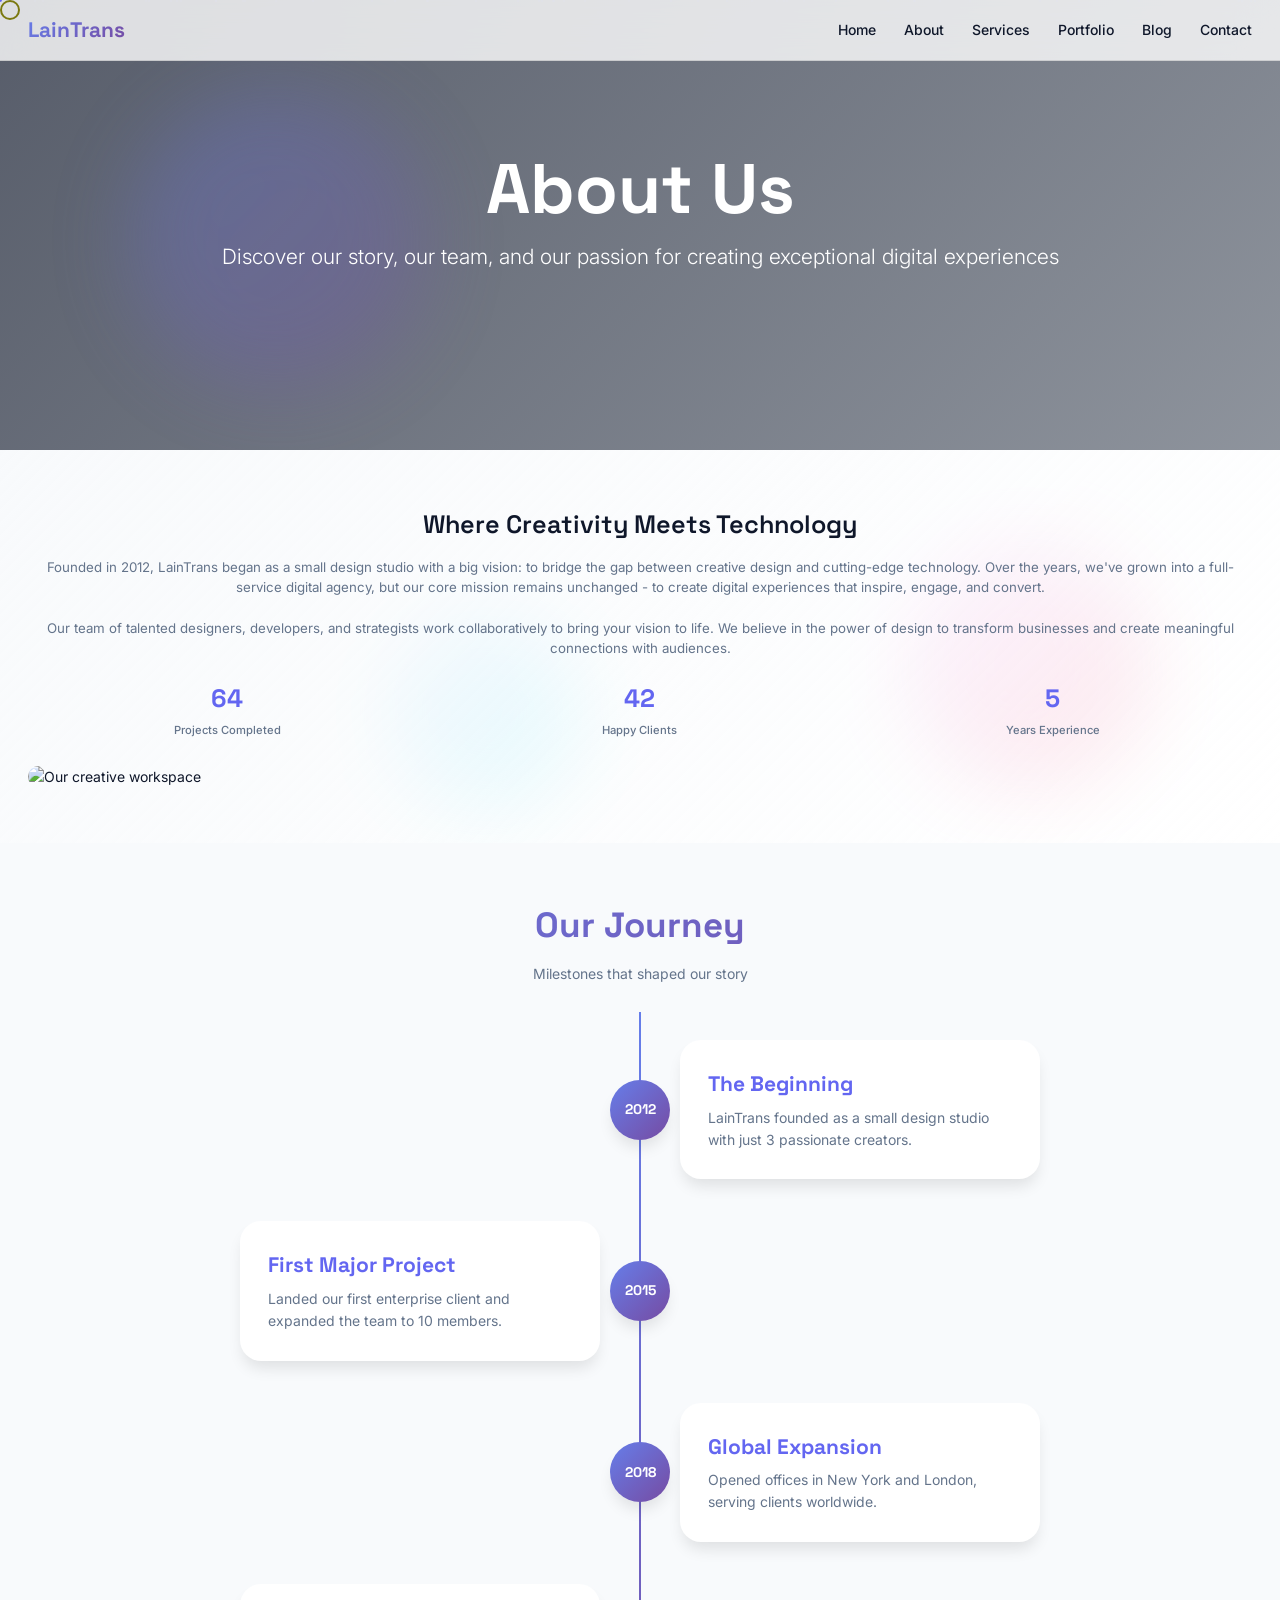
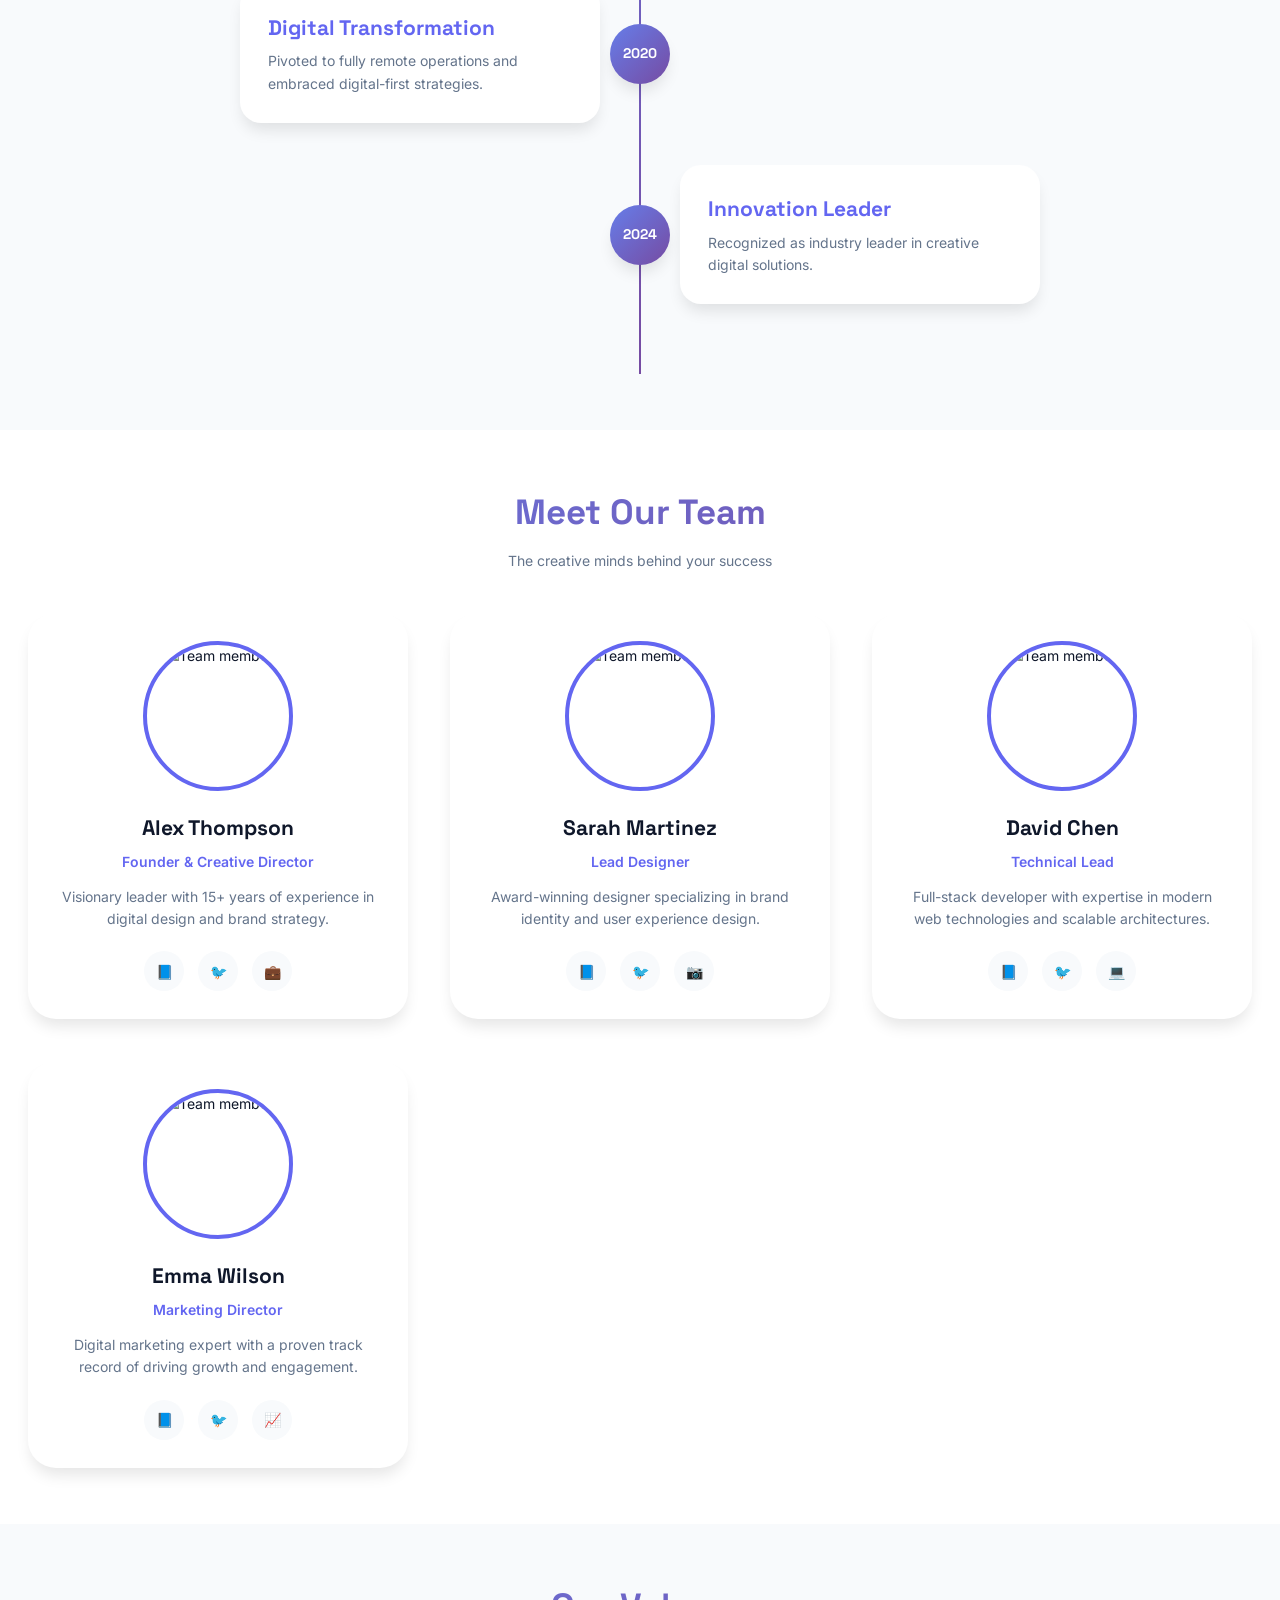
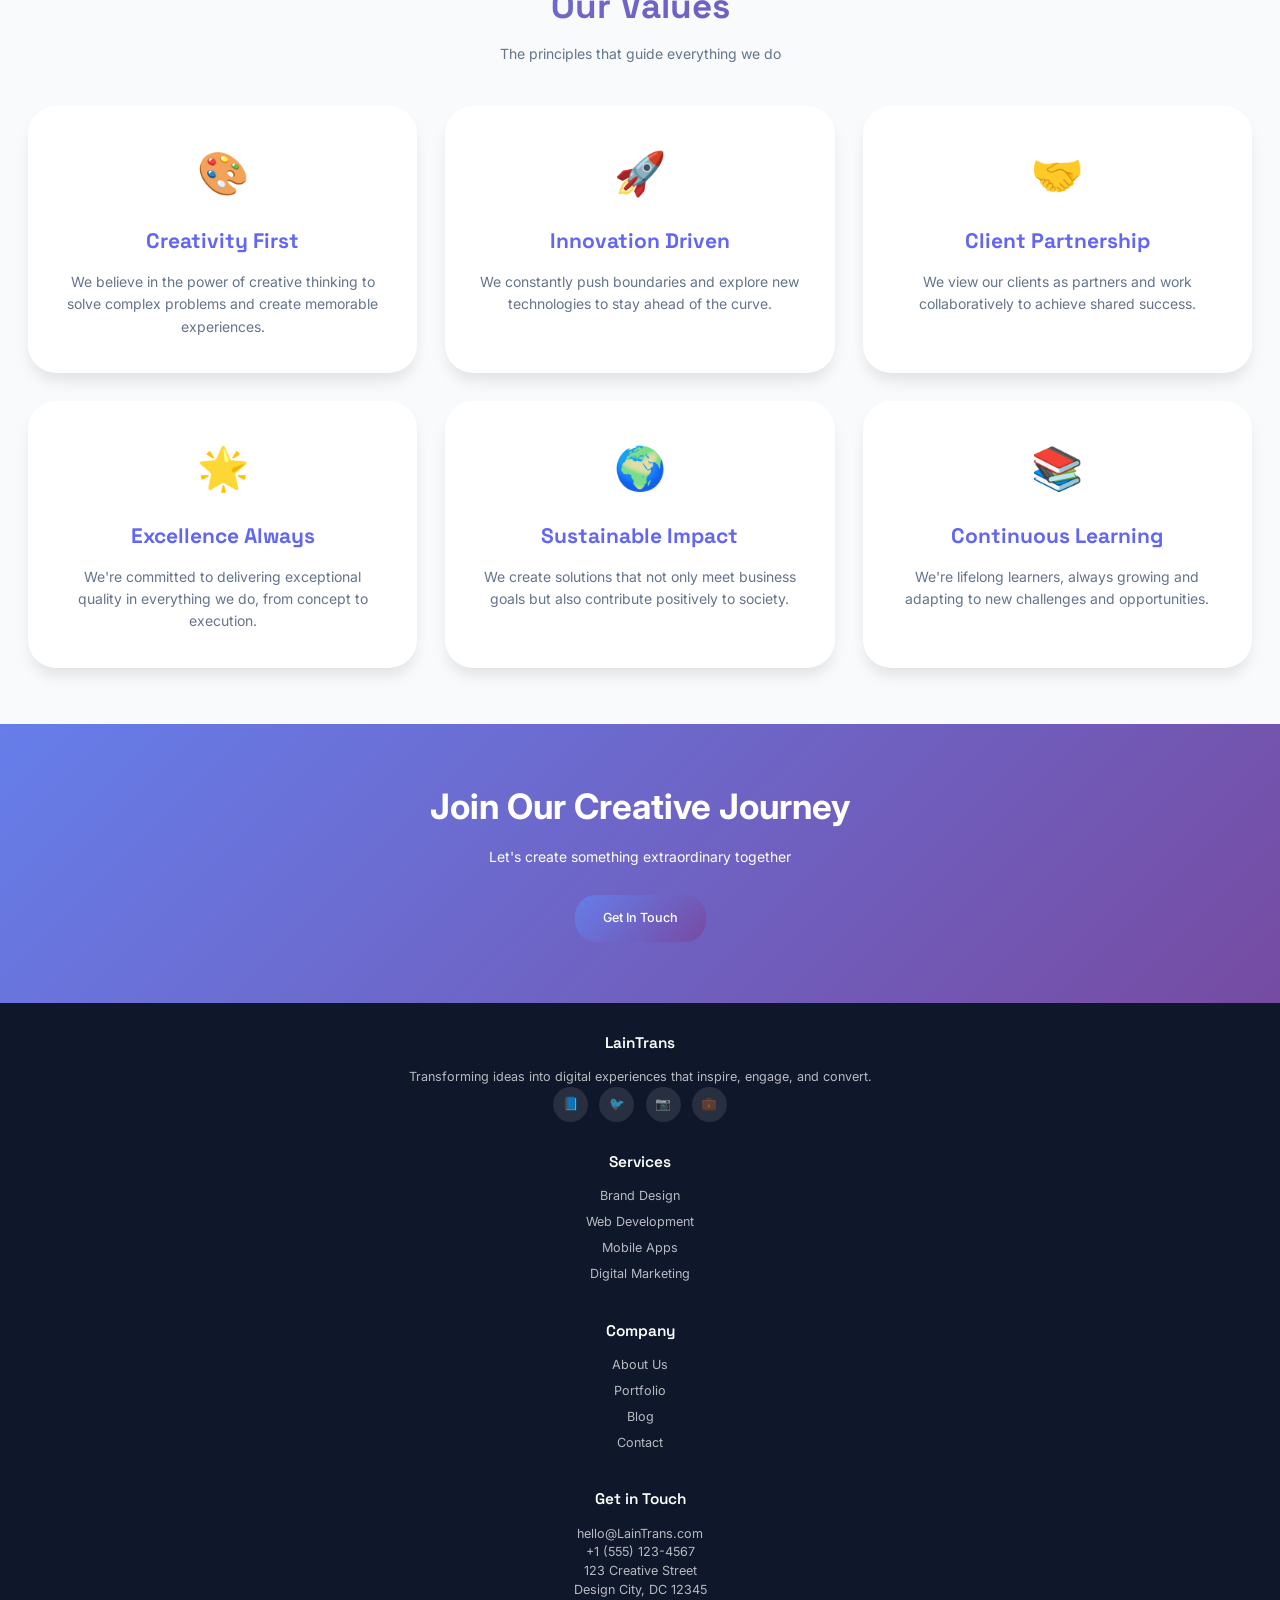
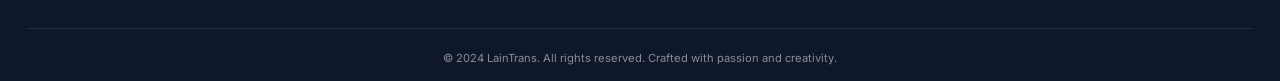
==== commit eb0e0cb7: "Add files via upload" ====
--- a/about.html
+++ b/about.html
@@ -3,7 +3,7 @@
 <head>
     <meta charset="UTF-8">
     <meta name="viewport" content="width=device-width, initial-scale=1.0">
-    <title>About Us - Inkvoice Creative Agency</title>
+    <title>About Us - LainTrans Creative Agency</title>
     <meta name="description" content="Learn about our story, team, and mission to create exceptional digital experiences">
     
     <!-- Fonts -->
@@ -33,7 +33,7 @@
     <!-- Header -->
     <header class="header">
         <nav class="nav-container">
-            <div class="logo"><a href="index.html" style="text-decoration: none; color: inherit;">Inkvoice</a></div>
+            <div class="logo"><a href="index.html" style="text-decoration: none; color: inherit;">LainTrans</a></div>
             
             <ul class="nav-menu">
                 <li><a href="index.html" class="nav-link">Home</a></li>
@@ -82,7 +82,7 @@
                 
                 <div class="about-text reveal-right">
                     <h3>Where Creativity Meets Technology</h3>
-                    <p>Founded in 2012, Inkvoice began as a small design studio with a big vision: to bridge the gap between creative design and cutting-edge technology. Over the years, we've grown into a full-service digital agency, but our core mission remains unchanged - to create digital experiences that inspire, engage, and convert.</p>
+                    <p>Founded in 2012, LainTrans began as a small design studio with a big vision: to bridge the gap between creative design and cutting-edge technology. Over the years, we've grown into a full-service digital agency, but our core mission remains unchanged - to create digital experiences that inspire, engage, and convert.</p>
                     
                     <p>Our team of talented designers, developers, and strategists work collaboratively to bring your vision to life. We believe in the power of design to transform businesses and create meaningful connections with audiences.</p>
                     
@@ -116,7 +116,7 @@
                     <div class="timeline-marker">2012</div>
                     <div class="timeline-content">
                         <h3>The Beginning</h3>
-                        <p>Inkvoice founded as a small design studio with just 3 passionate creators.</p>
+                        <p>LainTrans founded as a small design studio with just 3 passionate creators.</p>
                     </div>
                 </div>
                 
@@ -289,7 +289,7 @@
         <div class="container">
             <div class="footer-content">
                 <div class="footer-section">
-                    <h3>Inkvoice</h3>
+                    <h3>LainTrans</h3>
                     <p>Transforming ideas into digital experiences that inspire, engage, and convert.</p>
                     <div class="social-links">
                         <a href="#" class="social-link">📘</a>
@@ -321,14 +321,14 @@
                 
                 <div class="footer-section">
                     <h3>Get in Touch</h3>
-                    <p>hello@inkvoice.com</p>
+                    <p>hello@LainTrans.com</p>
                     <p>+1 (555) 123-4567</p>
                     <p>123 Creative Street<br>Design City, DC 12345</p>
                 </div>
             </div>
             
             <div class="footer-bottom">
-                <p>&copy; 2024 Inkvoice. All rights reserved. Crafted with passion and creativity.</p>
+                <p>&copy; 2024 LainTrans. All rights reserved. Crafted with passion and creativity.</p>
             </div>
         </div>
     </footer>
--- a/css/style.css
+++ b/css/style.css
@@ -1247,28 +1247,6 @@
     height: 1px;
   }
   
-  /* Timeline mobile text wrapping fixes */
-  .timeline-content {
-    width: 90% !important;
-    max-width: 90% !important;
-    word-wrap: break-word !important;
-    overflow-wrap: break-word !important;
-    hyphens: auto !important;
-  }
-  
-  .timeline-content h3 {
-    word-wrap: break-word !important;
-    overflow-wrap: break-word !important;
-    font-size: 1.2rem !important;
-  }
-  
-  .timeline-content p {
-    word-wrap: break-word !important;
-    overflow-wrap: break-word !important;
-    max-width: 100% !important;
-    font-size: 0.9rem !important;
-  }
-  
   /* Blog Page Mobile Responsive Fixes */
   .blog-container {
     grid-template-columns: 1fr !important;
